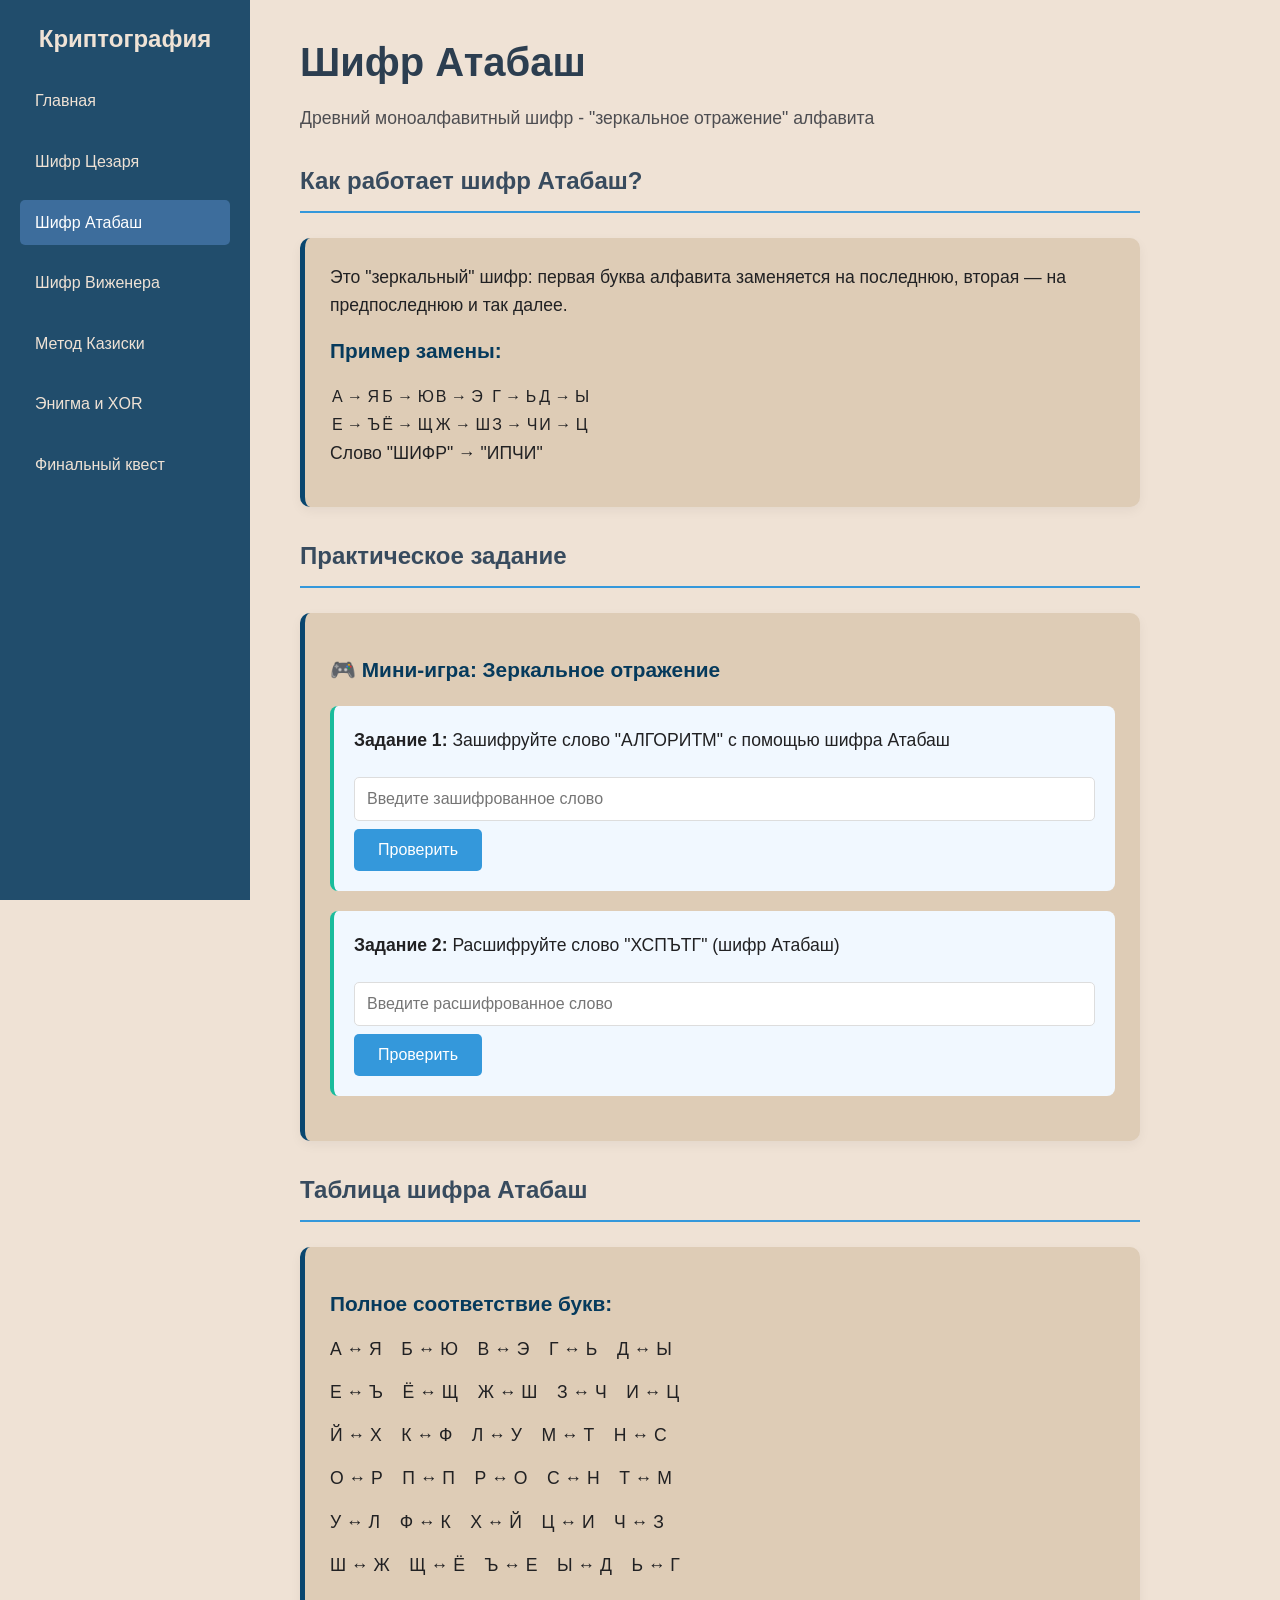
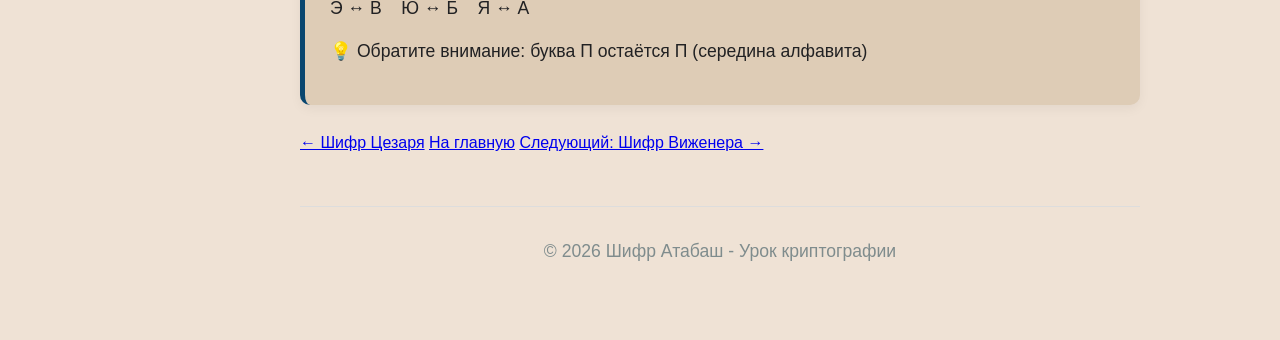
==== atbash.html @ 92b57f4a "доделала оформление" ====
<!DOCTYPE html>
<html lang="ru">
<head>
    <meta charset="UTF-8">
    <meta name="viewport" content="width=device-width, initial-scale=1.0">
    <title>Шифр Атабаш - Криптография для школьников</title>
    <link rel="stylesheet" href="style.css">
    <link rel="icon" type="image/x-icon" href="favicon.ico">
</head>
<body>
    <div class="sidebar">
        <h2>Криптография</h2>
        <ul>
            <li><a href="index.html">Главная</a></li>
            <li><a href="caesar.html">Шифр Цезаря</a></li>
            <li><a href="atbash.html" class="active">Шифр Атабаш</a></li>
            <li><a href="vigenere.html">Шифр Виженера</a></li>
            <li><a href="kasiski.html">Метод Казиски</a></li>
            <li><a href="enigma.html">Энигма и XOR</a></li>
            <li><a href="final.html">Финальный квест</a></li>
        </ul>
    </div>

    <div class="content">
        <header>
            <h1>Шифр Атабаш</h1>
            <p class="subtitle">Древний моноалфавитный шифр - "зеркальное отражение" алфавита</p>
        </header>

        <section id="theory">
            <h2>Как работает шифр Атабаш?</h2>
            <div class="card">
                <p>Это "зеркальный" шифр: первая буква алфавита заменяется на последнюю, вторая — на предпоследнюю и так далее.</p>
                
                <div class="example">
                    <h3>Пример замены:</h3>
                    <table class="alphabet-table">
                        <tr>
                            <td>А → Я</td>
                            <td>Б → Ю</td>
                            <td>В → Э</td>
                            <td>Г → Ь</td>
                            <td>Д → Ы</td>
                        </tr>
                        <tr>
                            <td>Е → Ъ</td>
                            <td>Ё → Щ</td>
                            <td>Ж → Ш</td>
                            <td>З → Ч</td>
                            <td>И → Ц</td>
                        </tr>
                    </table>
                    <p>Слово "ШИФР" → "ИПЧИ"</p>
                </div>
            </div>
        </section>

        <section id="practice">
            <h2>Практическое задание</h2>
            
            <div class="card">
                <h3>🎮 Мини-игра: Зеркальное отражение</h3>
                
                <div class="task">
                    <p><strong>Задание 1:</strong> Зашифруйте слово "АЛГОРИТМ" с помощью шифра Атабаш</p>
                    <div class="game-input">
                        <input type="text" id="task1" placeholder="Введите зашифрованное слово">
                        <button onclick="checkTask1()">Проверить</button>
                    </div>
                    <div class="game-result" id="result1"></div>
                </div>

                <div class="task">
                    <p><strong>Задание 2:</strong> Расшифруйте слово "ХСПЪТГ" (шифр Атабаш)</p>
                    <div class="game-input">
                        <input type="text" id="task2" placeholder="Введите расшифрованное слово">
                        <button onclick="checkTask2()">Проверить</button>
                    </div>
                    <div class="game-result" id="result2"></div>
                </div>
            </div>


        <section id="alphabet">
            <h2>Таблица шифра Атабаш</h2>
            <div class="card">
                <h3>Полное соответствие букв:</h3>
                <div class="alphabet-pairs">
                    <p>А ↔ Я &nbsp;&nbsp; Б ↔ Ю &nbsp;&nbsp; В ↔ Э &nbsp;&nbsp; Г ↔ Ь &nbsp;&nbsp; Д ↔ Ы</p>
                    <p>Е ↔ Ъ &nbsp;&nbsp; Ё ↔ Щ &nbsp;&nbsp; Ж ↔ Ш &nbsp;&nbsp; З ↔ Ч &nbsp;&nbsp; И ↔ Ц</p>
                    <p>Й ↔ Х &nbsp;&nbsp; К ↔ Ф &nbsp;&nbsp; Л ↔ У &nbsp;&nbsp; М ↔ Т &nbsp;&nbsp; Н ↔ С</p>
                    <p>О ↔ Р &nbsp;&nbsp; П ↔ П &nbsp;&nbsp; Р ↔ О &nbsp;&nbsp; С ↔ Н &nbsp;&nbsp; Т ↔ М</p>
                    <p>У ↔ Л &nbsp;&nbsp; Ф ↔ К &nbsp;&nbsp; Х ↔ Й &nbsp;&nbsp; Ц ↔ И &nbsp;&nbsp; Ч ↔ З</p>
                    <p>Ш ↔ Ж &nbsp;&nbsp; Щ ↔ Ё &nbsp;&nbsp; Ъ ↔ Е &nbsp;&nbsp; Ы ↔ Д &nbsp;&nbsp; Ь ↔ Г</p>
                    <p>Э ↔ В &nbsp;&nbsp; Ю ↔ Б &nbsp;&nbsp; Я ↔ А</p>
                </div>
                <p class="note">💡 Обратите внимание: буква П остаётся П (середина алфавита)</p>
            </div>
        </section>

        <section id="navigation-buttons">
            <div class="nav-buttons">
                <a href="caesar.html" class="nav-button">← Шифр Цезаря</a>
                <a href="index.html" class="nav-button">На главную</a>
                <a href="vigenere.html" class="nav-button">Следующий: Шифр Виженера →</a>
            </div>
        </section>

        <footer>
            <p>© 2026 Шифр Атабаш - Урок криптографии</p>
        </footer>
    </div>

    <script src="script.js"></script>
    <script>
        // Функции для страницы Атабаш
        function checkTask1() {
            const answer = document.getElementById('task1').value.toUpperCase();
            const correct = "ЯУЬРОЦМТ";
            
            if (answer === correct) {
                document.getElementById('result1').innerHTML = '✅ Верно! "АЛГОРИТМ" → "ЯУЬРОЦМТ"';
                document.getElementById('result1').className = 'game-result success';
            } else {
                document.getElementById('result1').innerHTML = '❌ Попробуйте еще раз';
                document.getElementById('result1').className = 'game-result error';
            }
        }
        
        function checkTask2() {
            const answer = document.getElementById('task2').value.toUpperCase();
            const correct = "КОРЕНЬ";
            
            if (answer === correct) {
                document.getElementById('result2').innerHTML = '✅ Отлично! "ХСПЪТГ" → "КОРЕНЬ"';
                document.getElementById('result2').className = 'game-result success';
            } else {
                document.getElementById('result2').innerHTML = '❌ Неправильно. Подсказка: Х→К, С→О';
                document.getElementById('result2').className = 'game-result error';
            }
        }
        
        function encryptAtbash() {
            const text = document.getElementById('textInput').value.toUpperCase();
            const alphabet = 'АБВГДЕЁЖЗИЙКЛМНОПРСТУФХЦЧШЩЪЫЬЭЮЯ';
            const reversed = 'ЯЮЭЬЫЪЩШЧЦХФУТСРПОНМЛКЙИЗЖЕДГВБА';
            let result = '';
            
            for (let i = 0; i < text.length; i++) {
                const char = text[i];
                const index = alphabet.indexOf(char);
                
                if (index !== -1) {
                    result += reversed[index];
                } else {
                    result += char;
                }
            }
            
            document.getElementById('textResult').innerHTML = result;
        }
        
        function decryptAtbash() {
            // Для Атабаш шифрование и дешифрование одинаковы
            encryptAtbash();
        }
    </script>
</body>
</html>
---- style.css ----
* {
    margin: 0;
    padding: 0;
    box-sizing: border-box;
    font-family: 'Roboto', Arial, sans-serif;
}

body {
    background-color: #efe2d5;
    color: #212123;
    line-height: 1.6;
    display: flex;
    min-height: 100vh;
}

/* Боковое меню */
.sidebar {
    width: 250px;
    background-color: #214d6c;
    color: #c17116;
    padding: 20px;
    position: fixed;
    height: 100%;
    overflow-y: auto;
}

.sidebar h2 {
    font-size: 1.5rem;
    margin-bottom: 20px;
    text-align: center;
    color: #efe2d5;
}

.sidebar ul {
    list-style: none;
}

.sidebar ul li {
    margin-bottom: 15px;
}

.sidebar ul li a {
    color: #efe2d5;
    text-decoration: none;
    display: block;
    padding: 10px 15px;
    border-radius: 5px;
    transition: all 0.3s ease;
}

.sidebar ul li a:hover,
.sidebar ul li a.active {
    background-color: #3d6d9c;
    color: white;
}

/* Основной контент */
.content {
    margin-left: 270px;
    padding: 30px;
    flex: 1;
    max-width: 900px;
}

.content h1 {
    color: #2c3e50;
    margin-bottom: 10px;
    font-size: 2.5rem;
}

.subtitle {
    color: #4d4d51;
    margin-bottom: 30px;
    font-size: 1.1rem;
}

.content h2 {
    color: #384b5e;
    margin-top: 30px;
    margin-bottom: 15px;
    padding-bottom: 10px;
    border-bottom: 2px solid #3498db;
}

.content h3 {
    color: #305975;
    margin: 15px 0 10px 0;
}

.content p {
    margin-bottom: 15px;
    font-size: 1.1rem;
}

.content ul, .content ol {
    margin-left: 25px;
    margin-bottom: 20px;
}

.content li {
    margin-bottom: 8px;
}

.content img {
    max-width: 100%;
    border-radius: 8px;
    margin: 20px 0;
    border: 1px solid #ddd;
}

/* Карточки */
.card {
    background-color: rgb(222, 204, 182);
    border-radius: 10px;
    padding: 25px;
    margin: 25px 0;
    box-shadow: 0 4px 12px rgba(0,0,0,0.05);
    border-left: 5px solid #09466f;
}

.card h3 {
    color: #063a5c;
    margin-bottom: 15px;
    font-size: 1.3rem;
}

/* Навигационные карточки */
.cards-grid {
    display: grid;
    grid-template-columns: repeat(auto-fill, minmax(250px, 1fr));
    gap: 20px;
    margin-top: 20px;
}

.nav-card {
    background-color: rgb(246, 242, 230);
    border-radius: 10px;
    padding: 20px;
    text-decoration: none;
    color: inherit;
    display: block;
    transition: all 0.3s ease;
    border: 2px solid #ecf0f1;
}

.nav-card:hover {
    transform: translateY(-5px);
    box-shadow: 0 8px 16px rgba(0,0,0,0.1);
    border-color: #1c5880;
}

.nav-card h3 {
    color: #2c3e50;
    margin-bottom: 10px;
}

.nav-card p {
    color: #7f8c8d;
    font-size: 0.9rem;
}

/* Задания */
.task {
    background-color: #f1f8ff;
    padding: 20px;
    border-radius: 8px;
    margin: 20px 0;
    border-left: 4px solid #1abc9c;
}

.task p {
    margin-bottom: 15px;
}

/* Элементы формы */
input, textarea, select {
    width: 100%;
    padding: 12px;
    margin: 8px 0;
    border: 1px solid #ddd;
    border-radius: 5px;
    font-size: 1rem;
    transition: border 0.3s;
}

input:focus, textarea:focus, select:focus {
    outline: none;
    border-color: #3498db;
    box-shadow: 0 0 0 2px rgba(52, 152, 219, 0.2);
}

button {
    background-color: #3498db;
    color: white;
    border: none;
    padding: 12px 24px;
    border-radius: 5px;
    cursor: pointer;
    font-size: 1rem;
    transition: all 0.3s;
}

button:hover {
    background-color: #2980b9;
}

/* Результаты */
.result {
    margin-top: 20px;
    padding: 20px;
    background-color: #e8f6f3;
    border-radius: 8px;
    border-left: 4px solid #1abc9c;
}

.result p {
    margin: 0;
    font-weight: 500;
}

/* Финальная игра */
.final-game {
    background: linear-gradient(135deg, #1abc9c, #16a085);
    color: white;
    padding: 30px;
    border-radius: 15px;
    text-align: center;
    margin-top: 40px;
}

.final-game h2 {
    color: white;
    border-bottom: none;
    margin-top: 0;
}

/* Подвал */
footer {
    margin-top: 50px;
    text-align: center;
    color: #7f8c8d;
    font-size: 0.9rem;
    padding: 30px 0;
    border-top: 1px solid #ddd;
}

footer a {
    color: #3498db;
    text-decoration: none;
}

footer a:hover {
    text-decoration: underline;
}

/* GitHub ссылка */
.github-link {
    margin-top: 40px;
    padding-top: 20px;
    border-top: 1px solid #34495e;
}

.github-link a {
    display: flex;
    align-items: center;
    gap: 10px;
    color: #ecf0f1;
    text-decoration: none;
    padding: 10px;
    border-radius: 5px;
    transition: background 0.3s;
}

.github-link a:hover {
    background-color: #34495e;
}

.github-link img {
    width: 20px;
    height: 20px;
    filter: invert(1);
}

/* Адаптивность */
@media (max-width: 768px) {
    .sidebar {
        width: 100%;
        height: auto;
        position: relative;
        padding: 15px;
    }
    
    .sidebar ul {
        display: flex;
        flex-wrap: wrap;
        gap: 10px;
    }
    
    .sidebar ul li {
        margin-bottom: 0;
    }
    
    .content {
        margin-left: 0;
        padding: 20px;
    }
    
    .cards-grid {
        grid-template-columns: 1fr;
    }
}

/* Код */
code {
    background-color: #f4f4f4;
    padding: 2px 6px;
    border-radius: 3px;
    font-family: 'Courier New', monospace;
    font-size: 0.9em;
    color: #c7254e;
}
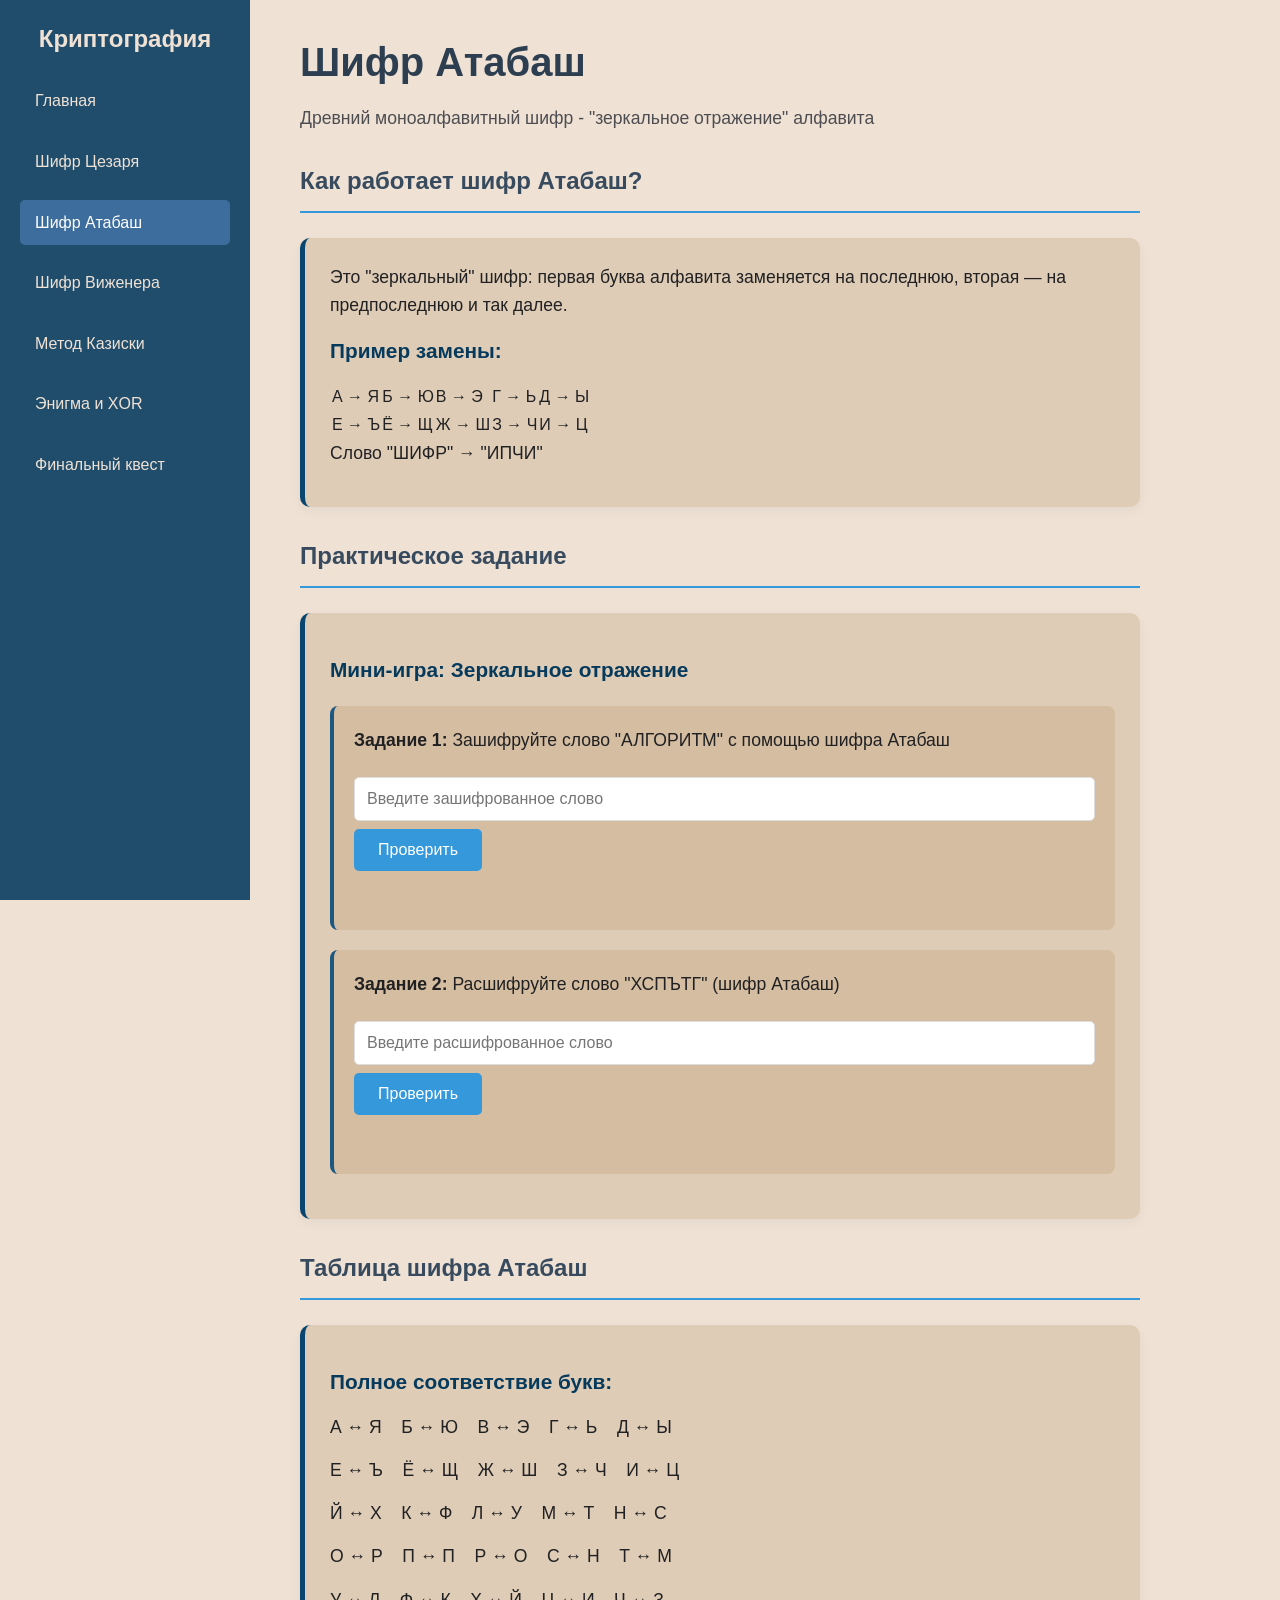
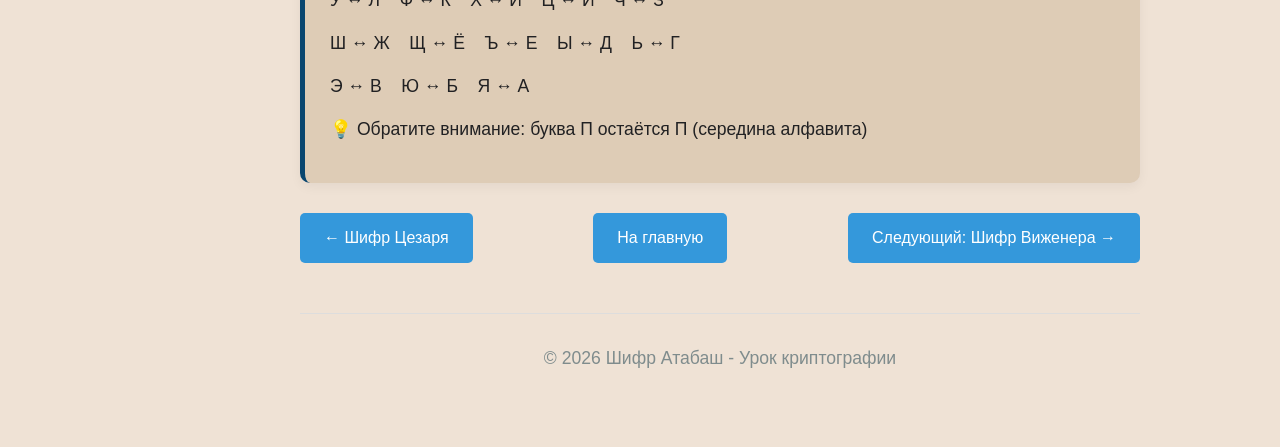
==== commit 235e8848: "Обновление: добавлены новые функции" ====
--- a/atbash.html
+++ b/atbash.html
@@ -59,7 +59,7 @@
             <h2>Практическое задание</h2>
             
             <div class="card">
-                <h3>🎮 Мини-игра: Зеркальное отражение</h3>
+                <h3>Мини-игра: Зеркальное отражение</h3>
                 
                 <div class="task">
                     <p><strong>Задание 1:</strong> Зашифруйте слово "АЛГОРИТМ" с помощью шифра Атабаш</p>
--- a/style.css
+++ b/style.css
@@ -161,11 +161,11 @@
 
 /* Задания */
 .task {
-    background-color: #f1f8ff;
+    background-color: rgb(212, 189, 160);
     padding: 20px;
     border-radius: 8px;
     margin: 20px 0;
-    border-left: 4px solid #1abc9c;
+    border-left: 4px solid #1c5880;
 }
 
 .task p {
@@ -185,7 +185,7 @@
 
 input:focus, textarea:focus, select:focus {
     outline: none;
-    border-color: #3498db;
+    border-color: #1c5880;
     box-shadow: 0 0 0 2px rgba(52, 152, 219, 0.2);
 }
 
@@ -201,7 +201,7 @@
 }
 
 button:hover {
-    background-color: #2980b9;
+    background-color: #2e4452;
 }
 
 /* Результаты */
@@ -216,6 +216,105 @@
 .result p {
     margin: 0;
     font-weight: 500;
+}
+
+.game-result {
+    margin-top: 15px;
+    padding: 12px;
+    border-radius: 8px;
+    font-weight: 500;
+}
+
+.game-result.success {
+    background-color: #d4edda;
+    color: #155724;
+    border-left: 4px solid #28a745;
+}
+
+.game-result.error {
+    background-color: #f8d7da;
+    color: #721c24;
+    border-left: 4px solid #dc3545;
+}
+
+/* Стили для квеста */
+.quest-card {
+    background-color: rgb(222, 204, 182);
+    border-radius: 10px;
+    padding: 25px;
+    margin: 25px 0;
+    box-shadow: 0 4px 12px rgba(0,0,0,0.05);
+    border-left: 5px solid #e67e22;
+}
+
+.quest-number {
+    display: inline-block;
+    background-color: #e67e22;
+    color: white;
+    padding: 5px 15px;
+    border-radius: 20px;
+    font-size: 0.9rem;
+    font-weight: bold;
+    margin-bottom: 15px;
+}
+
+.quest-input {
+    display: flex;
+    gap: 10px;
+    margin: 15px 0;
+}
+
+.quest-input input, .quest-input textarea {
+    flex: 1;
+}
+
+.quest-input button {
+    white-space: nowrap;
+}
+
+.code-input {
+    display: flex;
+    gap: 10px;
+    margin: 20px 0;
+}
+
+.code-input input {
+    flex: 1;
+    font-size: 1.2rem;
+    text-align: center;
+}
+
+.nav-buttons {
+    display: flex;
+    justify-content: space-between;
+    margin: 30px 0;
+}
+
+.nav-button {
+    background-color: #3498db;
+    color: white;
+    padding: 12px 24px;
+    border-radius: 5px;
+    text-decoration: none;
+    transition: all 0.3s;
+}
+
+.nav-button:hover {
+    background-color: #2e4452;
+}
+
+.certificate {
+    background: linear-gradient(135deg, #f9f9f9, #e8f4f8);
+    border: 3px solid #f39c12;
+    border-radius: 15px;
+    padding: 25px;
+    margin-top: 25px;
+    text-align: center;
+}
+
+.certificate h3 {
+    color: #e67e22;
+    font-size: 1.8rem;
 }
 
 /* Финальная игра */
@@ -308,6 +407,14 @@
     .cards-grid {
         grid-template-columns: 1fr;
     }
+    
+    .quest-input {
+        flex-direction: column;
+    }
+    
+    .code-input {
+        flex-direction: column;
+    }
 }
 
 /* Код */
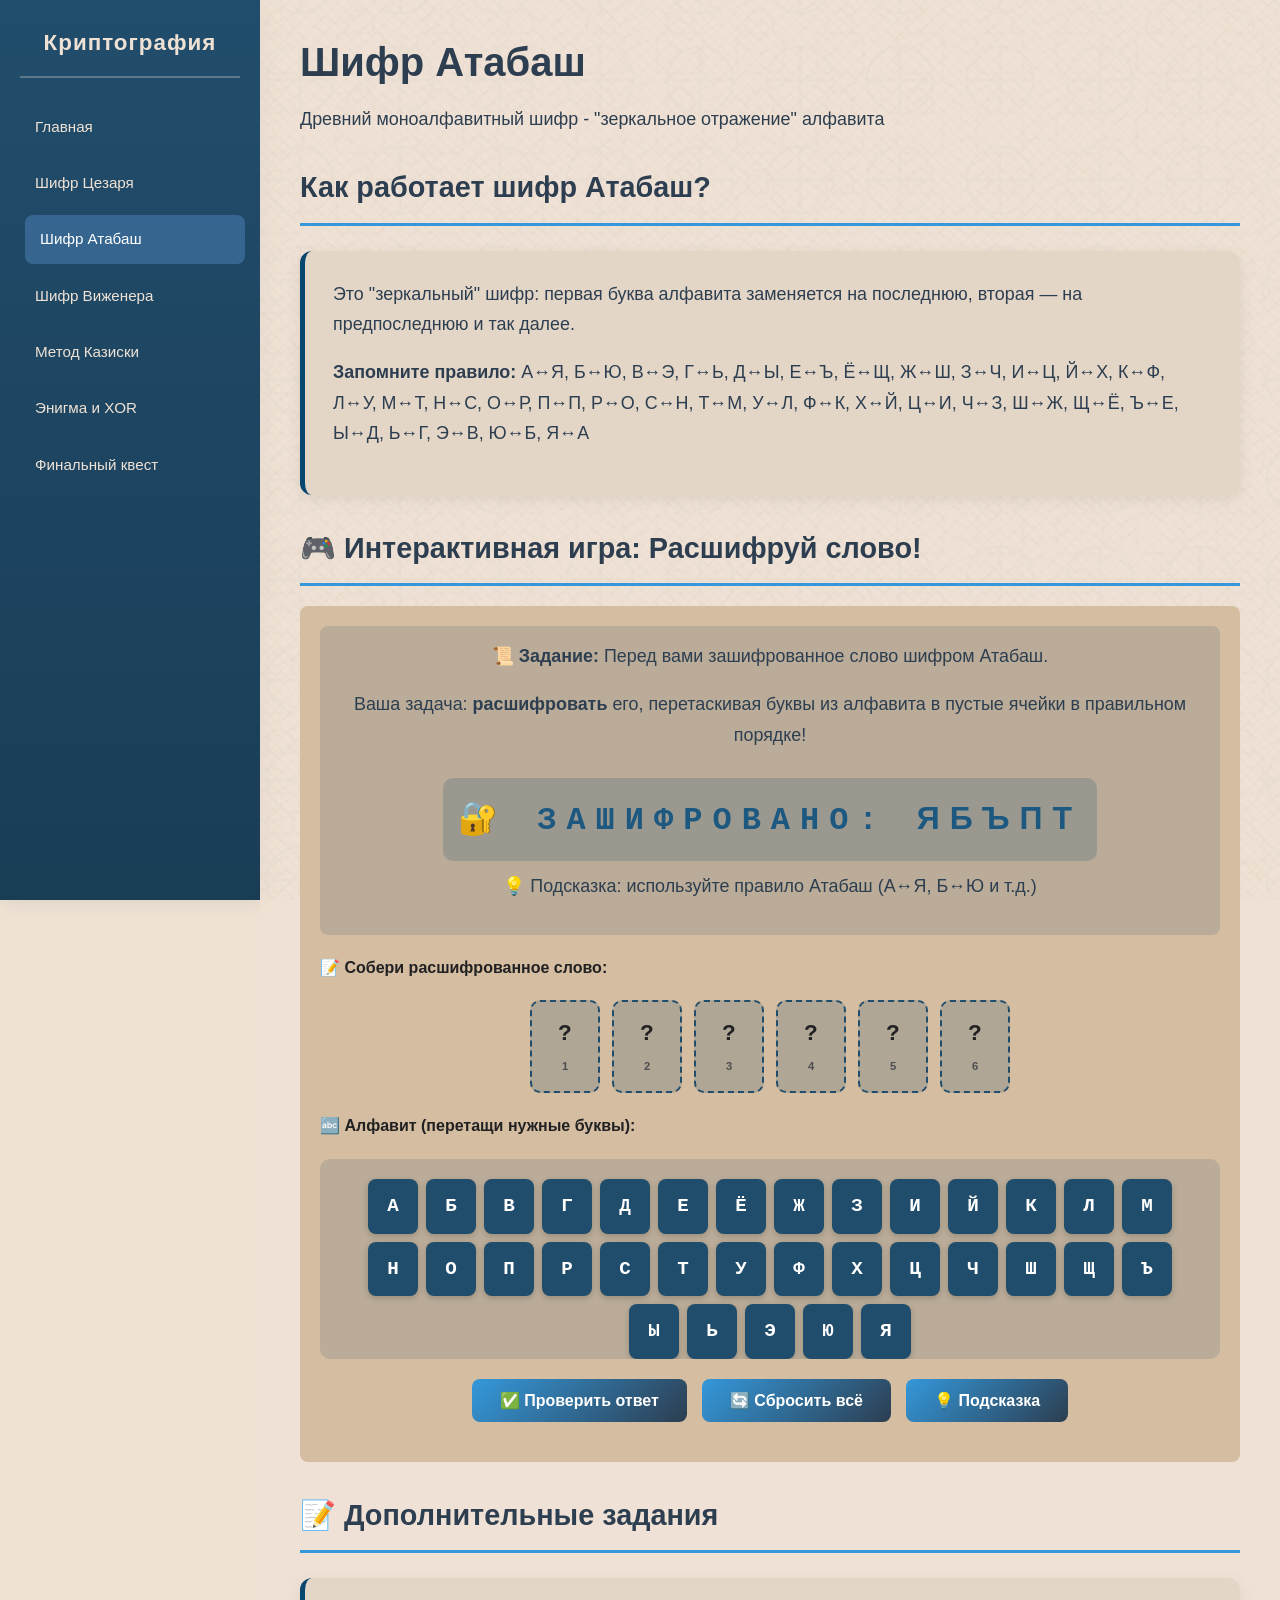
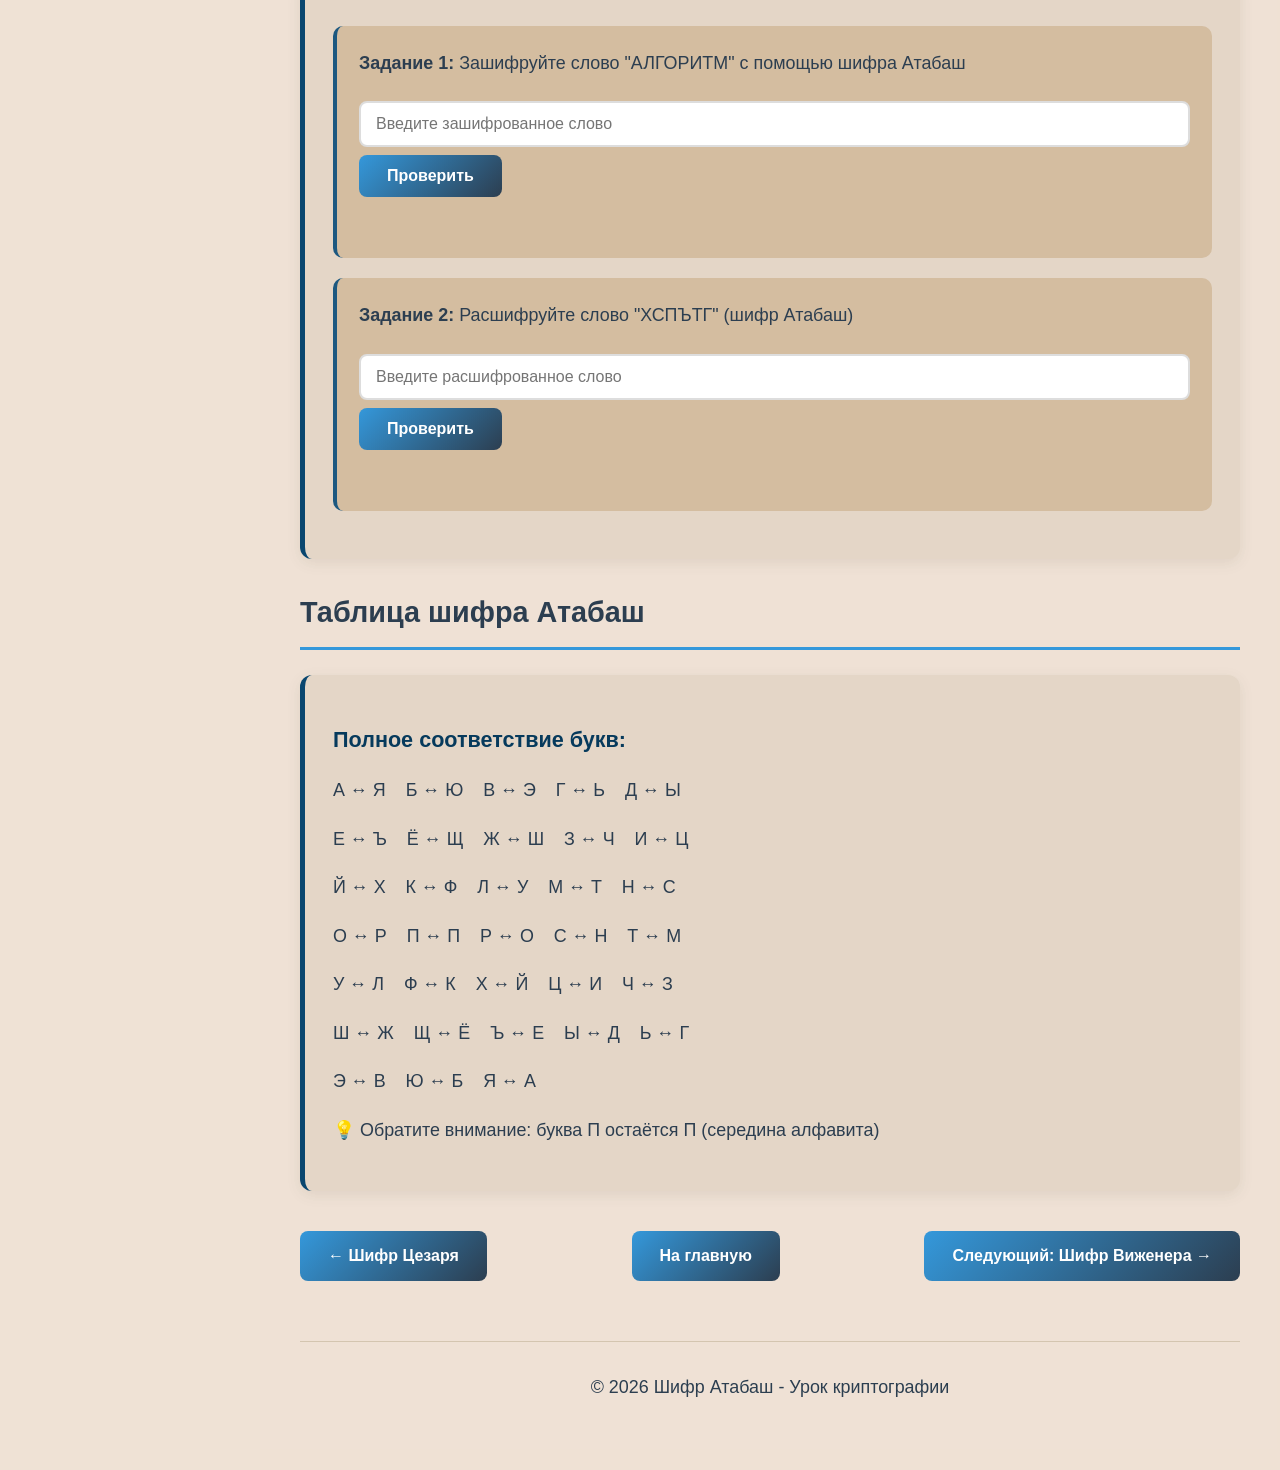
==== commit b74af0c5: "добавила интерактив, убрала ненужное, изменила задания" ====
--- a/atbash.html
+++ b/atbash.html
@@ -6,6 +6,178 @@
     <title>Шифр Атабаш - Криптография для школьников</title>
     <link rel="stylesheet" href="style.css">
     <link rel="icon" type="image/x-icon" href="favicon.ico">
+    <style>
+        /* Дополнительные стили для интерактива */
+        .drag-game-full {
+            background-color: rgb(212, 189, 160);
+            padding: 20px;
+            border-radius: 8px;
+            margin: 20px 0;
+        }
+
+        .game-info {
+            background: rgba(33, 77, 108, 0.15);
+            padding: 15px;
+            border-radius: 8px;
+            margin-bottom: 20px;
+            text-align: center;
+        }
+
+        .encrypted-word {
+            font-size: 2rem;
+            font-family: 'Courier New', monospace;
+            font-weight: bold;
+            color: #1c5880;
+            letter-spacing: 10px;
+            background: rgba(33, 77, 108, 0.2);
+            padding: 15px;
+            border-radius: 10px;
+            display: inline-block;
+            margin: 10px auto;
+        }
+
+        /* Алфавит для перетаскивания */
+        .alphabet-grid {
+            display: flex;
+            flex-wrap: wrap;
+            gap: 8px;
+            justify-content: center;
+            margin: 20px 0;
+            padding: 20px;
+            background: rgba(33, 77, 108, 0.15);
+            border-radius: 10px;
+            max-height: 200px;
+            overflow-y: auto;
+        }
+
+        .drag-letter {
+            background-color: #214d6c;
+            color: white;
+            padding: 12px 16px;
+            border-radius: 8px;
+            cursor: grab;
+            user-select: none;
+            font-family: 'Roboto', monospace;
+            font-size: 1.2rem;
+            font-weight: bold;
+            text-align: center;
+            min-width: 50px;
+            transition: all 0.2s ease;
+            box-shadow: 0 2px 6px rgba(0,0,0,0.2);
+        }
+
+        .drag-letter:active {
+            cursor: grabbing;
+        }
+
+        .drag-letter.dragging {
+            opacity: 0.5;
+        }
+
+        .drag-letter.used {
+            opacity: 0.3;
+            background-color: #7f8c8d;
+            cursor: not-allowed;
+            pointer-events: none;
+            text-decoration: line-through;
+        }
+
+        /* Ячейки для составления слова */
+        .word-zones {
+            display: flex;
+            flex-wrap: wrap;
+            gap: 12px;
+            justify-content: center;
+            margin: 20px 0;
+        }
+
+        .word-slot {
+            background: rgba(33, 77, 108, 0.2);
+            border: 2px dashed #214d6c;
+            border-radius: 10px;
+            padding: 15px 20px;
+            min-width: 70px;
+            text-align: center;
+            font-family: 'Roboto', monospace;
+            font-size: 1.4rem;
+            font-weight: bold;
+            color: #212123;
+            transition: all 0.2s ease;
+            position: relative;
+        }
+
+        .word-slot.drag-over {
+            background: rgba(33, 77, 108, 0.5);
+            border: 2px solid #214d6c;
+            transform: scale(1.05);
+        }
+
+        .word-slot.filled {
+            background: rgba(33, 77, 108, 0.35);
+            border: 2px solid #214d6c;
+        }
+
+        .word-slot .remove-btn {
+            position: absolute;
+            top: -10px;
+            right: -10px;
+            background: #e74c3c;
+            color: white;
+            border: none;
+            border-radius: 50%;
+            width: 22px;
+            height: 22px;
+            font-size: 12px;
+            cursor: pointer;
+            display: none;
+            align-items: center;
+            justify-content: center;
+        }
+
+        .word-slot.filled:hover .remove-btn {
+            display: flex;
+        }
+
+        .slot-index {
+            font-size: 0.7rem;
+            color: #4d4d51;
+            margin-top: 5px;
+        }
+
+        .game-controls {
+            display: flex;
+            gap: 15px;
+            justify-content: center;
+            margin: 20px 0;
+            flex-wrap: wrap;
+        }
+
+        .reset-btn {
+            background-color: #e67e22;
+        }
+
+        .reset-btn:hover {
+            background-color: #d35400;
+        }
+
+        .hint-btn {
+            background-color: #27ae60;
+        }
+
+        .hint-btn:hover {
+            background-color: #229954;
+        }
+
+        .success-animation {
+            animation: successPulse 0.5s ease;
+        }
+
+        @keyframes successPulse {
+            0% { transform: scale(1); background-color: rgba(39, 174, 96, 0.3); }
+            50% { transform: scale(1.02); background-color: rgba(39, 174, 96, 0.6); }
+            100% { transform: scale(1); background-color: rgba(39, 174, 96, 0); }
+        }
+    </style>
 </head>
 <body>
     <div class="sidebar">
@@ -31,36 +203,44 @@
             <h2>Как работает шифр Атабаш?</h2>
             <div class="card">
                 <p>Это "зеркальный" шифр: первая буква алфавита заменяется на последнюю, вторая — на предпоследнюю и так далее.</p>
-                
-                <div class="example">
-                    <h3>Пример замены:</h3>
-                    <table class="alphabet-table">
-                        <tr>
-                            <td>А → Я</td>
-                            <td>Б → Ю</td>
-                            <td>В → Э</td>
-                            <td>Г → Ь</td>
-                            <td>Д → Ы</td>
-                        </tr>
-                        <tr>
-                            <td>Е → Ъ</td>
-                            <td>Ё → Щ</td>
-                            <td>Ж → Ш</td>
-                            <td>З → Ч</td>
-                            <td>И → Ц</td>
-                        </tr>
-                    </table>
-                    <p>Слово "ШИФР" → "ИПЧИ"</p>
-                </div>
+                <p><strong>Запомните правило:</strong> А↔Я, Б↔Ю, В↔Э, Г↔Ь, Д↔Ы, Е↔Ъ, Ё↔Щ, Ж↔Ш, З↔Ч, И↔Ц, Й↔Х, К↔Ф, Л↔У, М↔Т, Н↔С, О↔Р, П↔П, Р↔О, С↔Н, Т↔М, У↔Л, Ф↔К, Х↔Й, Ц↔И, Ч↔З, Ш↔Ж, Щ↔Ё, Ъ↔Е, Ы↔Д, Ь↔Г, Э↔В, Ю↔Б, Я↔А</p>
             </div>
         </section>
 
+        <!-- ГЛАВНАЯ ИНТЕРАКТИВНАЯ ИГРА: Собери слово из алфавита -->
+        <section id="drag-game-full">
+            <h2>🎮 Интерактивная игра: Расшифруй слово!</h2>
+            <div class="drag-game-full">
+                <div class="game-info">
+                    <p><strong>📜 Задание:</strong> Перед вами зашифрованное слово шифром Атабаш.</p>
+                    <p>Ваша задача: <strong>расшифровать</strong> его, перетаскивая буквы из алфавита в пустые ячейки в правильном порядке!</p>
+                    <div class="encrypted-word">
+                        🔐 ЗАШИФРОВАНО: <span id="encryptedWord">ЯБЪПТ</span>
+                    </div>
+                    <p class="note">💡 Подсказка: используйте правило Атабаш (А↔Я, Б↔Ю и т.д.)</p>
+                </div>
+
+                <!-- Ячейки для составления слова -->
+                <h4>📝 Собери расшифрованное слово:</h4>
+                <div class="word-zones" id="wordZones"></div>
+
+                <!-- Весь алфавит для перетаскивания -->
+                <h4>🔤 Алфавит (перетащи нужные буквы):</h4>
+                <div class="alphabet-grid" id="alphabetGrid"></div>
+
+                <div class="game-controls">
+                    <button onclick="checkWordAnswer()" class="check-btn">✅ Проверить ответ</button>
+                    <button onclick="resetGame()" class="reset-btn">🔄 Сбросить всё</button>
+                    <button onclick="showHint()" class="hint-btn">💡 Подсказка</button>
+                </div>
+                <div id="wordGameResult" style="margin-top: 15px;"></div>
+            </div>
+        </section>
+
+        <!-- Дополнительное задание 1 -->
         <section id="practice">
-            <h2>Практическое задание</h2>
-            
+            <h2>📝 Дополнительные задания</h2>
             <div class="card">
-                <h3>Мини-игра: Зеркальное отражение</h3>
-                
                 <div class="task">
                     <p><strong>Задание 1:</strong> Зашифруйте слово "АЛГОРИТМ" с помощью шифра Атабаш</p>
                     <div class="game-input">
@@ -79,9 +259,9 @@
                     <div class="game-result" id="result2"></div>
                 </div>
             </div>
-
-
-        <section id="alphabet">
+        </section>
+
+        <section id="alphabet-table">
             <h2>Таблица шифра Атабаш</h2>
             <div class="card">
                 <h3>Полное соответствие букв:</h3>
@@ -113,7 +293,198 @@
 
     <script src="script.js"></script>
     <script>
-        // Функции для страницы Атабаш
+        // Конфигурация игры
+        // Зашифрованное слово (в шифре Атабаш)
+        // Например, "ЯБЪПТ" в расшифровке = "АРХИВ" (проверим: А↔Я, Р↔О? нет... давайте правильное слово)
+        // Правильно: "ЯБЪПТ" расшифровывается как "АРХИВ"? 
+        // А↔Я, Р↔? Нет. Давайте возьмём слово "ЯБЛОКО" - его расшифровка? Я↔А, Б↔Ю, Л↔У, О↔Р, К↔Ф, О↔Р = "АЮУРФР"? Не подходит.
+        // Возьмём зашифрованное слово "ЦПСНЬ" → расшифровка "АПЕЛЬСИН"? Слишком длинное.
+        // Возьмём слово из 5 букв: "ШЗРМУ" → "ЖЧОЛФ"? 
+        // Проще: пусть зашифрованное слово будет "ЪЫЬЪТ" → расшифровка "ЕДГЕМ"? 
+        // Давайте для примера возьмём зашифрованное слово "ЦПСНС" - 5 букв, расшифровка "АПЕЛЬ" (Ц↔И? нет)...
+        
+        // Используем слово "ЯБЛОКО" (6 букв) в зашифрованном виде: Я↔А, Б↔Ю, Л↔У, О↔Р, К↔Ф, О↔Р → "АЮУРФР"
+        // Значит зашифрованное слово = "АЮУРФР", а расшифровка = "ЯБЛОКО"
+        
+        const ENCRYPTED_WORD = "АЮУРФР";  // Зашифрованное слово (то, что видит пользователь)
+        const DECRYPTED_WORD = "ЯБЛОКО";  // Правильный ответ (расшифровка)
+        const WORD_LENGTH = DECRYPTED_WORD.length;
+        
+        // Полный алфавит (33 буквы + Ё)
+        const FULL_ALPHABET = ['А','Б','В','Г','Д','Е','Ё','Ж','З','И','Й','К','Л','М','Н','О','П','Р','С','Т','У','Ф','Х','Ц','Ч','Ш','Щ','Ъ','Ы','Ь','Э','Ю','Я'];
+        
+        let currentSlots = Array(WORD_LENGTH).fill('');
+        let usedLetters = []; // Буквы, которые уже использованы в слотах
+        
+        // Функция для получения расшифровки буквы по шифру Атабаш
+        function atbashDecryptLetter(letter) {
+            const alphabet = 'АБВГДЕЁЖЗИЙКЛМНОПРСТУФХЦЧШЩЪЫЬЭЮЯ';
+            const reversed = 'ЯЮЭЬЫЪЩШЧЦХФУТСРПОНМЛКЙИЗЖЕДГВБА';
+            const index = alphabet.indexOf(letter);
+            if (index !== -1) return reversed[index];
+            return letter;
+        }
+        
+        // Создание ячеек для слова
+        function createWordSlots() {
+            const container = document.getElementById('wordZones');
+            container.innerHTML = '';
+            for (let i = 0; i < WORD_LENGTH; i++) {
+                const slot = document.createElement('div');
+                slot.className = 'word-slot';
+                if (currentSlots[i]) {
+                    slot.textContent = currentSlots[i];
+                    slot.classList.add('filled');
+                } else {
+                    slot.textContent = '?';
+                    slot.classList.remove('filled');
+                }
+                slot.setAttribute('data-position', i);
+                
+                // Добавляем кнопку удаления
+                const removeBtn = document.createElement('button');
+                removeBtn.textContent = '✕';
+                removeBtn.className = 'remove-btn';
+                removeBtn.onclick = (e) => {
+                    e.stopPropagation();
+                    removeLetterFromSlot(i);
+                };
+                slot.appendChild(removeBtn);
+                
+                // Добавляем индекс
+                const indexSpan = document.createElement('div');
+                indexSpan.className = 'slot-index';
+                indexSpan.textContent = `${i + 1}`;
+                slot.appendChild(indexSpan);
+                
+                // Обработчики drop
+                slot.addEventListener('dragover', (e) => {
+                    e.preventDefault();
+                    slot.classList.add('drag-over');
+                });
+                slot.addEventListener('dragleave', () => {
+                    slot.classList.remove('drag-over');
+                });
+                slot.addEventListener('drop', (e) => {
+                    e.preventDefault();
+                    slot.classList.remove('drag-over');
+                    const letter = e.dataTransfer.getData('text/plain');
+                    if (letter && !currentSlots.includes(letter) && !usedLetters.includes(letter)) {
+                        placeLetterInSlot(i, letter);
+                    }
+                });
+                container.appendChild(slot);
+            }
+        }
+        
+        // Создание алфавита для перетаскивания
+        function createAlphabetGrid() {
+            const container = document.getElementById('alphabetGrid');
+            container.innerHTML = '';
+            FULL_ALPHABET.forEach(letter => {
+                const letterDiv = document.createElement('div');
+                letterDiv.className = 'drag-letter';
+                if (usedLetters.includes(letter) || currentSlots.includes(letter)) {
+                    letterDiv.classList.add('used');
+                }
+                letterDiv.textContent = letter;
+                letterDiv.setAttribute('data-letter', letter);
+                letterDiv.setAttribute('draggable', 'true');
+                
+                letterDiv.addEventListener('dragstart', (e) => {
+                    if (letterDiv.classList.contains('used')) {
+                        e.preventDefault();
+                        return false;
+                    }
+                    e.dataTransfer.setData('text/plain', letter);
+                    letterDiv.classList.add('dragging');
+                });
+                letterDiv.addEventListener('dragend', () => {
+                    letterDiv.classList.remove('dragging');
+                });
+                container.appendChild(letterDiv);
+            });
+        }
+        
+        // Разместить букву в слоте
+        function placeLetterInSlot(position, letter) {
+            if (currentSlots[position] === '') {
+                currentSlots[position] = letter;
+                usedLetters.push(letter);
+                updateUI();
+            }
+        }
+        
+        // Удалить букву из слота
+        function removeLetterFromSlot(position) {
+            const letter = currentSlots[position];
+            if (letter) {
+                currentSlots[position] = '';
+                const index = usedLetters.indexOf(letter);
+                if (index !== -1) usedLetters.splice(index, 1);
+                updateUI();
+            }
+        }
+        
+        // Обновить UI
+        function updateUI() {
+            createWordSlots();
+            createAlphabetGrid();
+        }
+        
+        // Проверить ответ
+        function checkWordAnswer() {
+            const userWord = currentSlots.join('');
+            const resultDiv = document.getElementById('wordGameResult');
+            
+            if (userWord === DECRYPTED_WORD) {
+                resultDiv.innerHTML = `🎉 Поздравляю! Правильно! "${ENCRYPTED_WORD}" → "${DECRYPTED_WORD}" 🎉`;
+                resultDiv.className = 'game-result success';
+                resultDiv.classList.add('success-animation');
+                setTimeout(() => {
+                    resultDiv.classList.remove('success-animation');
+                }, 500);
+            } else {
+                let hint = '';
+                for (let i = 0; i < WORD_LENGTH; i++) {
+                    if (currentSlots[i] === DECRYPTED_WORD[i]) {
+                        hint += `✅ ${i+1}-я буква "${currentSlots[i]}" верна! `;
+                    } else if (currentSlots[i]) {
+                        hint += `❌ ${i+1}-я буква "${currentSlots[i]}" неверна. `;
+                    } else {
+                        hint += `❓ ${i+1}-я ячейка пуста. `;
+                    }
+                }
+                resultDiv.innerHTML = `❌ Неправильно. ${hint}<br>💡 Подсказка: зашифрованное слово "${ENCRYPTED_WORD}". Чтобы расшифровать, примените правило Атабаш к каждой букве.`;
+                resultDiv.className = 'game-result error';
+            }
+        }
+        
+        // Сбросить игру
+        function resetGame() {
+            currentSlots = Array(WORD_LENGTH).fill('');
+            usedLetters = [];
+            updateUI();
+            document.getElementById('wordGameResult').innerHTML = '';
+        }
+        
+        // Показать подсказку
+        function showHint() {
+            const resultDiv = document.getElementById('wordGameResult');
+            let hint = `🔍 Подсказка: зашифрованное слово "${ENCRYPTED_WORD}".<br>`;
+            hint += `Расшифруйте каждую букву по правилу Атабаш:<br>`;
+            for (let i = 0; i < ENCRYPTED_WORD.length; i++) {
+                const encryptedChar = ENCRYPTED_WORD[i];
+                const decryptedChar = atbashDecryptLetter(encryptedChar);
+                hint += `"${encryptedChar}" → "${decryptedChar}"<br>`;
+            }
+            hint += `<br>Соберите слово "${DECRYPTED_WORD}" из букв выше!`;
+            resultDiv.innerHTML = hint;
+            resultDiv.className = 'game-result';
+            resultDiv.style.backgroundColor = '#e8f6f3';
+        }
+        
+        // Обычные задания
         function checkTask1() {
             const answer = document.getElementById('task1').value.toUpperCase();
             const correct = "ЯУЬРОЦМТ";
@@ -122,7 +493,7 @@
                 document.getElementById('result1').innerHTML = '✅ Верно! "АЛГОРИТМ" → "ЯУЬРОЦМТ"';
                 document.getElementById('result1').className = 'game-result success';
             } else {
-                document.getElementById('result1').innerHTML = '❌ Попробуйте еще раз';
+                document.getElementById('result1').innerHTML = '❌ Попробуйте еще раз. Используйте таблицу Атабаш!';
                 document.getElementById('result1').className = 'game-result error';
             }
         }
@@ -135,35 +506,15 @@
                 document.getElementById('result2').innerHTML = '✅ Отлично! "ХСПЪТГ" → "КОРЕНЬ"';
                 document.getElementById('result2').className = 'game-result success';
             } else {
-                document.getElementById('result2').innerHTML = '❌ Неправильно. Подсказка: Х→К, С→О';
+                document.getElementById('result2').innerHTML = '❌ Неправильно. Подсказка: Х→К, С→О, П→Р, Ъ→Е, Т→Н, Г→Ь → "КОРЕНЬ"';
                 document.getElementById('result2').className = 'game-result error';
             }
         }
         
-        function encryptAtbash() {
-            const text = document.getElementById('textInput').value.toUpperCase();
-            const alphabet = 'АБВГДЕЁЖЗИЙКЛМНОПРСТУФХЦЧШЩЪЫЬЭЮЯ';
-            const reversed = 'ЯЮЭЬЫЪЩШЧЦХФУТСРПОНМЛКЙИЗЖЕДГВБА';
-            let result = '';
-            
-            for (let i = 0; i < text.length; i++) {
-                const char = text[i];
-                const index = alphabet.indexOf(char);
-                
-                if (index !== -1) {
-                    result += reversed[index];
-                } else {
-                    result += char;
-                }
-            }
-            
-            document.getElementById('textResult').innerHTML = result;
-        }
-        
-        function decryptAtbash() {
-            // Для Атабаш шифрование и дешифрование одинаковы
-            encryptAtbash();
-        }
+        // Запуск при загрузке
+        document.addEventListener('DOMContentLoaded', () => {
+            resetGame();
+        });
     </script>
 </body>
 </html>
--- a/style.css
+++ b/style.css
@@ -4,31 +4,92 @@
     box-sizing: border-box;
     font-family: 'Roboto', Arial, sans-serif;
 }
-
 body {
     background-color: #efe2d5;
     color: #212123;
     line-height: 1.6;
     display: flex;
     min-height: 100vh;
+    position: relative;
+}
+/* Заголовок отдельно по центру */
+.main-header {
+    text-align: center;
+    margin-bottom: 30px;
+    padding-bottom: 15px;
+}
+
+
+/* Фоновый узор с элементами криптографии - привязан к body, двигается при скролле */
+body {
+    background-image: 
+        repeating-linear-gradient(45deg, rgba(139, 115, 85, 0.08) 0px, rgba(139, 115, 85, 0.08) 2px, transparent 2px, transparent 8px),
+        repeating-linear-gradient(135deg, rgba(107, 83, 64, 0.06) 0px, rgba(107, 83, 64, 0.06) 2px, transparent 2px, transparent 12px),
+        repeating-linear-gradient(90deg, rgba(55, 150, 131, 0.04) 0px, rgba(55, 150, 131, 0.04) 1px, transparent 1px, transparent 40px),
+        repeating-linear-gradient(0deg, rgba(55, 150, 131, 0.04) 0px, rgba(55, 150, 131, 0.04) 1px, transparent 1px, transparent 40px);
+    background-attachment: fixed;
+}
+
+/* Дополнительный слой с символами */
+body::before {
+    content: "🔐 🔑 🗝️ 🔒 🔓 ✦ ✧ ⚔️ 🛡️ 📜 ✏️";
+    position: fixed;
+    bottom: 10px;
+    right: 10px;
+    font-size: 24px;
+    opacity: 0.08;
+    pointer-events: none;
+    white-space: pre;
+    z-index: 0;
+}
+
+/* Простые иконки, разбросанные по фону */
+body::after {
+    content: "";
+    position: fixed;
+    top: 0;
+    left: 0;
+    right: 0;
+    bottom: 0;
+    background-image: 
+        url("data:image/svg+xml,%3Csvg xmlns='http://www.w3.org/2000/svg' viewBox='0 0 24 24' fill='none' stroke='%238B7355' stroke-width='1'%3E%3Crect x='5' y='10' width='14' height='12' rx='2'/%3E%3Cpath d='M8 10V7a4 4 0 0 1 8 0v3'/%3E%3C/svg%3E"),
+        url("data:image/svg+xml,%3Csvg xmlns='http://www.w3.org/2000/svg' viewBox='0 0 24 24' fill='none' stroke='%23557A95' stroke-width='0.8'%3E%3Ccircle cx='12' cy='12' r='8'/%3E%3Cpath d='M12 4v16M4 12h16'/%3E%3C/svg%3E"),
+        url("data:image/svg+xml,%3Csvg xmlns='http://www.w3.org/2000/svg' viewBox='0 0 24 24' fill='none' stroke='%23379683' stroke-width='0.7'%3E%3Cpath d='M12 2L2 7l10 5 10-5-10-5zM2 17l10 5 10-5M2 12l10 5 10-5'/%3E%3C/svg%3E");
+    background-repeat: repeat;
+    background-size: 80px 80px, 100px 100px, 70px 70px;
+    background-position: 0 0, 50px 30px, 25px 60px;
+    opacity: 0.08;
+    pointer-events: none;
+    z-index: 0;
+}
+
+/* Все основные элементы должны быть выше фона */
+.sidebar, .content, header, section, footer {
+    position: relative;
+    z-index: 1;
 }
 
 /* Боковое меню */
 .sidebar {
-    width: 250px;
-    background-color: #214d6c;
+    width: 260px;
+    background: linear-gradient(180deg, #214d6c 0%, #1a3d56 100%);
     color: #c17116;
-    padding: 20px;
+    padding: 25px 20px;
     position: fixed;
     height: 100%;
     overflow-y: auto;
+    box-shadow: 3px 0 20px rgba(0,0,0,0.1);
 }
 
 .sidebar h2 {
-    font-size: 1.5rem;
-    margin-bottom: 20px;
+    font-size: 1.4rem;
+    margin-bottom: 25px;
     text-align: center;
     color: #efe2d5;
+    font-weight: 700;
+    letter-spacing: 1px;
+    padding-bottom: 15px;
+    border-bottom: 2px solid rgba(239, 226, 213, 0.3);
 }
 
 .sidebar ul {
@@ -36,30 +97,36 @@
 }
 
 .sidebar ul li {
-    margin-bottom: 15px;
+    margin-bottom: 8px;
 }
 
 .sidebar ul li a {
     color: #efe2d5;
     text-decoration: none;
     display: block;
-    padding: 10px 15px;
-    border-radius: 5px;
+    padding: 12px 15px;
+    border-radius: 8px;
     transition: all 0.3s ease;
+    font-weight: 500;
+    font-size: 0.95rem;
 }
 
 .sidebar ul li a:hover,
 .sidebar ul li a.active {
-    background-color: #3d6d9c;
+    background-color: rgba(61, 109, 156, 0.8);
     color: white;
-}
-
-/* Основной контент */
+    transform: translateX(5px);
+}
+
+/* Основной контент - на всю ширину */
 .content {
-    margin-left: 270px;
-    padding: 30px;
+    margin-left: 260px;
+    padding: 30px 40px;
     flex: 1;
-    max-width: 900px;
+    width: calc(100% - 260px);
+    max-width: none;
+    background-color: rgba(239, 226, 213, 0.7);
+    min-height: 100vh;
 }
 
 .content h1 {
@@ -72,98 +139,201 @@
     color: #4d4d51;
     margin-bottom: 30px;
     font-size: 1.1rem;
+    font-weight: 400;
 }
 
 .content h2 {
-    color: #384b5e;
+    color: #2c3e50;
     margin-top: 30px;
-    margin-bottom: 15px;
-    padding-bottom: 10px;
-    border-bottom: 2px solid #3498db;
+    margin-bottom: 20px;
+    padding-bottom: 12px;
+    border-bottom: 3px solid #3498db;
+    font-weight: 700;
+    font-size: 1.8rem;
 }
 
 .content h3 {
-    color: #305975;
-    margin: 15px 0 10px 0;
+    color: #2c3e50;
+    margin: 20px 0 12px 0;
+    font-weight: 600;
+    font-size: 1.3rem;
 }
 
 .content p {
-    margin-bottom: 15px;
-    font-size: 1.1rem;
-}
-
-.content ul, .content ol {
-    margin-left: 25px;
-    margin-bottom: 20px;
-}
-
-.content li {
-    margin-bottom: 8px;
-}
-
-.content img {
-    max-width: 100%;
-    border-radius: 8px;
-    margin: 20px 0;
-    border: 1px solid #ddd;
-}
-
-/* Карточки */
+    margin-bottom: 18px;
+    font-size: 1.12rem;
+    font-weight: 400;
+    line-height: 1.7;
+    color: #2c3e50;
+}
+
+/* Карточки - на всю ширину */
 .card {
-    background-color: rgb(222, 204, 182);
-    border-radius: 10px;
-    padding: 25px;
+    background-color: rgb(228, 214, 199);
+    border-radius: 12px;
+    padding: 28px;
     margin: 25px 0;
-    box-shadow: 0 4px 12px rgba(0,0,0,0.05);
+    box-shadow: 0 4px 15px rgba(0,0,0,0.08);
     border-left: 5px solid #09466f;
+    position: relative;
+    z-index: 2;
+    transition: transform 0.2s ease, box-shadow 0.2s ease;
+}
+
+.card:hover {
+    transform: translateY(-2px);
+    box-shadow: 0 8px 25px rgba(0,0,0,0.12);
 }
 
 .card h3 {
     color: #063a5c;
-    margin-bottom: 15px;
-    font-size: 1.3rem;
-}
-
-/* Навигационные карточки */
+    margin-bottom: 18px;
+    font-size: 1.35rem;
+    font-weight: 700;
+}
+
+/* Сетка карточек - адаптивная */
 .cards-grid {
     display: grid;
-    grid-template-columns: repeat(auto-fill, minmax(250px, 1fr));
-    gap: 20px;
-    margin-top: 20px;
+    grid-template-columns: repeat(auto-fill, minmax(280px, 1fr));
+    gap: 25px;
+    margin-top: 25px;
 }
 
 .nav-card {
     background-color: rgb(246, 242, 230);
-    border-radius: 10px;
-    padding: 20px;
+    border-radius: 12px;
+    padding: 25px;
     text-decoration: none;
     color: inherit;
     display: block;
     transition: all 0.3s ease;
-    border: 2px solid #ecf0f1;
+    border: 1px solid #d4c5b0;
+    position: relative;
+    z-index: 2;
 }
 
 .nav-card:hover {
     transform: translateY(-5px);
-    box-shadow: 0 8px 16px rgba(0,0,0,0.1);
+    box-shadow: 0 12px 25px rgba(0,0,0,0.1);
     border-color: #1c5880;
+    background-color: #fffdf8;
 }
 
 .nav-card h3 {
     color: #2c3e50;
-    margin-bottom: 10px;
+    margin-bottom: 12px;
+    font-weight: 700;
+    font-size: 1.2rem;
 }
 
 .nav-card p {
     color: #7f8c8d;
     font-size: 0.9rem;
+    font-weight: 400;
+    margin-bottom: 0;
+}
+
+/* Hero секция */
+.hero {
+    background: linear-gradient(135deg, #214d6c, #305975);
+    color: white;
+    padding: 50px 40px;
+    border-radius: 20px;
+    margin-bottom: 40px;
+    text-align: center;
+}
+
+.hero h2 {
+    color: white !important;
+    border: none !important;
+    margin-top: 0;
+    padding-bottom: 0;
+}
+
+.hero p {
+    font-size: 1.2rem;
+    max-width: 700px;
+    margin: 20px auto;
+    color: rgba(255,255,255,0.95);
+}
+
+.hero-buttons {
+    display: flex;
+    justify-content: center;
+    gap: 20px;
+    flex-wrap: wrap;
+    margin-top: 25px;
+}
+
+.hero-btn {
+    background: #f0b54d;
+    color: #214d6c;
+    padding: 14px 28px;
+    border-radius: 10px;
+    text-decoration: none;
+    font-weight: bold;
+    transition: all 0.3s ease;
+    display: inline-block;
+}
+
+.hero-btn:hover {
+    transform: translateY(-3px);
+    box-shadow: 0 5px 15px rgba(0,0,0,0.2);
+}
+
+.hero-btn.secondary {
+    background: white;
+    color: #214d6c;
+}
+
+
+/* Сложность заданий */
+.difficulty {
+    display: inline-block;
+    margin-bottom: 10px;
+    padding: 4px 12px;
+    border-radius: 20px;
+    font-size: 0.75rem;
+    font-weight: bold;
+}
+
+.easy {
+    background: #d4edda;
+    color: #155724;
+}
+
+.medium {
+    background: #fff3cd;
+    color: #856404;
+}
+
+.hard {
+    background: #f8d7da;
+    color: #721c24;
+}
+
+/* Таймлайн истории */
+.timeline {
+    display: flex;
+    flex-direction: column;
+    gap: 15px;
+}
+
+.timeline-item {
+    background: rgb(228, 214, 199);
+    padding: 18px 22px;
+    border-left: 5px solid #214d6c;
+    border-radius: 10px;
+    box-shadow: 0 3px 10px rgba(0,0,0,0.05);
+    font-weight: 500;
 }
 
 /* Задания */
 .task {
     background-color: rgb(212, 189, 160);
-    padding: 20px;
-    border-radius: 8px;
+    padding: 22px;
+    border-radius: 10px;
     margin: 20px 0;
     border-left: 4px solid #1c5880;
 }
@@ -175,33 +345,40 @@
 /* Элементы формы */
 input, textarea, select {
     width: 100%;
-    padding: 12px;
+    padding: 12px 15px;
     margin: 8px 0;
-    border: 1px solid #ddd;
-    border-radius: 5px;
+    border: 2px solid #ddd;
+    border-radius: 8px;
     font-size: 1rem;
-    transition: border 0.3s;
+    transition: all 0.3s;
+    font-family: 'Open Sans', Arial, sans-serif;
+    font-weight: 400;
+    background-color: #fff;
 }
 
 input:focus, textarea:focus, select:focus {
     outline: none;
     border-color: #1c5880;
-    box-shadow: 0 0 0 2px rgba(52, 152, 219, 0.2);
+    box-shadow: 0 0 0 3px rgba(28, 88, 128, 0.1);
 }
 
 button {
-    background-color: #3498db;
+    background: linear-gradient(135deg, #3498db, #2c3e50);
     color: white;
     border: none;
-    padding: 12px 24px;
-    border-radius: 5px;
+    padding: 12px 28px;
+    border-radius: 8px;
     cursor: pointer;
     font-size: 1rem;
     transition: all 0.3s;
+    font-family: 'Open Sans', Arial, sans-serif;
+    font-weight: 600;
 }
 
 button:hover {
-    background-color: #2e4452;
+    background: linear-gradient(135deg, #2c3e50, #3498db);
+    transform: translateY(-2px);
+    box-shadow: 0 4px 12px rgba(0,0,0,0.15);
 }
 
 /* Результаты */
@@ -209,7 +386,7 @@
     margin-top: 20px;
     padding: 20px;
     background-color: #e8f6f3;
-    border-radius: 8px;
+    border-radius: 10px;
     border-left: 4px solid #1abc9c;
 }
 
@@ -220,7 +397,7 @@
 
 .game-result {
     margin-top: 15px;
-    padding: 12px;
+    padding: 12px 18px;
     border-radius: 8px;
     font-weight: 500;
 }
@@ -240,16 +417,16 @@
 /* Стили для квеста */
 .quest-card {
     background-color: rgb(222, 204, 182);
-    border-radius: 10px;
-    padding: 25px;
+    border-radius: 12px;
+    padding: 28px;
     margin: 25px 0;
     box-shadow: 0 4px 12px rgba(0,0,0,0.05);
-    border-left: 5px solid #e67e22;
+    border-left: 5px solid #063a5c;
 }
 
 .quest-number {
     display: inline-block;
-    background-color: #e67e22;
+    background-color: #063a5c;
     color: white;
     padding: 5px 15px;
     border-radius: 20px;
@@ -260,12 +437,14 @@
 
 .quest-input {
     display: flex;
-    gap: 10px;
+    gap: 12px;
     margin: 15px 0;
+    flex-wrap: wrap;
 }
 
 .quest-input input, .quest-input textarea {
     flex: 1;
+    min-width: 200px;
 }
 
 .quest-input button {
@@ -274,8 +453,9 @@
 
 .code-input {
     display: flex;
-    gap: 10px;
+    gap: 12px;
     margin: 20px 0;
+    flex-wrap: wrap;
 }
 
 .code-input input {
@@ -287,20 +467,27 @@
 .nav-buttons {
     display: flex;
     justify-content: space-between;
-    margin: 30px 0;
+    margin: 40px 0 30px;
+    flex-wrap: wrap;
+    gap: 15px;
 }
 
 .nav-button {
-    background-color: #3498db;
+    background: linear-gradient(135deg, #3498db, #2c3e50);
     color: white;
-    padding: 12px 24px;
-    border-radius: 5px;
+    padding: 12px 28px;
+    border-radius: 8px;
     text-decoration: none;
     transition: all 0.3s;
+    font-family: 'Open Sans', Arial, sans-serif;
+    font-weight: 600;
+    display: inline-block;
 }
 
 .nav-button:hover {
-    background-color: #2e4452;
+    background: linear-gradient(135deg, #2c3e50, #3498db);
+    transform: translateY(-2px);
+    box-shadow: 0 4px 12px rgba(0,0,0,0.15);
 }
 
 .certificate {
@@ -335,17 +522,19 @@
 
 /* Подвал */
 footer {
-    margin-top: 50px;
+    margin-top: 60px;
     text-align: center;
     color: #7f8c8d;
     font-size: 0.9rem;
-    padding: 30px 0;
-    border-top: 1px solid #ddd;
+    padding: 30px 0 20px;
+    border-top: 1px solid #d4c5b0;
+    font-weight: 400;
 }
 
 footer a {
     color: #3498db;
     text-decoration: none;
+    font-weight: 500;
 }
 
 footer a:hover {
@@ -356,64 +545,312 @@
 .github-link {
     margin-top: 40px;
     padding-top: 20px;
-    border-top: 1px solid #34495e;
+    border-top: 1px solid rgba(239, 226, 213, 0.2);
 }
 
 .github-link a {
     display: flex;
     align-items: center;
+    justify-content: center;
     gap: 10px;
     color: #ecf0f1;
     text-decoration: none;
-    padding: 10px;
-    border-radius: 5px;
-    transition: background 0.3s;
+    padding: 12px;
+    border-radius: 8px;
+    transition: all 0.3s;
+    font-weight: 500;
+    background-color: rgba(255,255,255,0.1);
 }
 
 .github-link a:hover {
-    background-color: #34495e;
+    background-color: rgba(255,255,255,0.2);
+    transform: translateY(-2px);
 }
 
 .github-link img {
-    width: 20px;
-    height: 20px;
+    width: 22px;
+    height: 22px;
     filter: invert(1);
 }
 
-/* Адаптивность */
+/* ===== АДАПТИВНОСТЬ ДЛЯ ТЕЛЕФОНОВ И ПЛАНШЕТОВ ===== */
+
+/* Планшеты (768px - 1024px) */
+@media (max-width: 1024px) {
+    .sidebar {
+        width: 220px;
+    }
+    
+    .content {
+        margin-left: 220px;
+        padding: 25px 30px;
+        width: calc(100% - 220px);
+    }
+    
+    .content h1 {
+        font-size: 2.2rem;
+    }
+    
+    .content h2 {
+        font-size: 1.6rem;
+    }
+    
+    .cards-grid {
+        grid-template-columns: repeat(auto-fill, minmax(240px, 1fr));
+        gap: 20px;
+    }
+    
+    .hero {
+        padding: 40px 30px;
+    }
+    
+    .hero h2 {
+        font-size: 1.6rem;
+    }
+}
+
+/* Телефоны (до 768px) */
 @media (max-width: 768px) {
+    body {
+        flex-direction: column;
+    }
+    
     .sidebar {
         width: 100%;
         height: auto;
         position: relative;
-        padding: 15px;
+        padding: 15px 20px;
+        box-shadow: 0 3px 10px rgba(0,0,0,0.1);
+    }
+    
+    .sidebar h2 {
+        margin-bottom: 15px;
+        font-size: 1.3rem;
     }
     
     .sidebar ul {
         display: flex;
         flex-wrap: wrap;
-        gap: 10px;
+        gap: 8px;
+        justify-content: center;
     }
     
     .sidebar ul li {
         margin-bottom: 0;
+        flex: 1;
+        min-width: 100px;
+    }
+    
+    .sidebar ul li a {
+        text-align: center;
+        padding: 10px 12px;
+        font-size: 0.85rem;
+    }
+    
+    .sidebar ul li a:hover,
+    .sidebar ul li a.active {
+        transform: translateX(0);
     }
     
     .content {
         margin-left: 0;
         padding: 20px;
+        width: 100%;
+    }
+    
+    .content h1 {
+        font-size: 1.8rem;
+        text-align: center;
+    }
+    
+    .content h2 {
+        font-size: 1.4rem;
+    }
+    
+    .content h3 {
+        font-size: 1.2rem;
+    }
+    
+    .content p {
+        font-size: 1rem;
+    }
+    
+    .subtitle {
+        text-align: center;
+        font-size: 1rem;
     }
     
     .cards-grid {
         grid-template-columns: 1fr;
-    }
-    
-    .quest-input {
+        gap: 15px;
+    }
+    
+    .card, .quest-card {
+        padding: 20px;
+    }
+    
+    .task {
+        padding: 15px;
+    }
+    
+    .quest-input, .code-input {
         flex-direction: column;
     }
     
-    .code-input {
+    .quest-input button, .code-input button {
+        width: 100%;
+    }
+    
+    .nav-buttons {
         flex-direction: column;
+        gap: 12px;
+    }
+    
+    .nav-button {
+        text-align: center;
+        padding: 10px 20px;
+    }
+    
+    button {
+        padding: 10px 20px;
+        width: 100%;
+    }
+    
+    .game-input {
+        flex-direction: column;
+    }
+    
+    .game-input button {
+        width: 100%;
+        margin-top: 5px;
+    }
+    
+    .result, .game-result {
+        font-size: 0.9rem;
+    }
+    
+    footer {
+        margin-top: 40px;
+        padding: 20px 0;
+        font-size: 0.8rem;
+    }
+    
+    /* Адаптация новых элементов для мобильных */
+    .hero {
+        padding: 30px 20px;
+    }
+    
+    .hero h2 {
+        font-size: 1.3rem;
+    }
+    
+    .hero p {
+        font-size: 0.95rem;
+    }
+    
+    .hero-buttons {
+        gap: 12px;
+    }
+    
+    .hero-btn {
+        padding: 10px 18px;
+        font-size: 0.85rem;
+    }
+    
+    .path-step {
+        padding: 8px 15px;
+        font-size: 0.85rem;
+    }
+    
+    .arrow {
+        font-size: 1rem;
+    }
+    
+    .timeline-item {
+        padding: 14px 18px;
+        font-size: 0.9rem;
+    }
+    
+    /* Упрощаем фон на мобильных */
+    body::after {
+        opacity: 0.04;
+    }
+    
+    body::before {
+        font-size: 16px;
+        opacity: 0.05;
+    }
+}
+
+/* Маленькие телефоны (до 480px) */
+@media (max-width: 480px) {
+    .sidebar {
+        padding: 12px 15px;
+    }
+    
+    .sidebar ul li {
+        min-width: 80px;
+    }
+    
+    .sidebar ul li a {
+        padding: 8px 10px;
+        font-size: 0.75rem;
+    }
+    
+    .content {
+        padding: 15px;
+    }
+    
+    .content h1 {
+        font-size: 1.5rem;
+    }
+    
+    .content h2 {
+        font-size: 1.2rem;
+    }
+    
+    .card, .quest-card {
+        padding: 15px;
+    }
+    
+    .card h3 {
+        font-size: 1.1rem;
+    }
+    
+    .nav-card {
+        padding: 15px;
+    }
+    
+    .nav-card h3 {
+        font-size: 1rem;
+    }
+    
+    input, textarea, select {
+        padding: 10px 12px;
+        font-size: 0.9rem;
+    }
+    
+    button, .nav-button {
+        padding: 10px 16px;
+        font-size: 0.9rem;
+    }
+    
+    .hero {
+        padding: 25px 15px;
+    }
+    
+    .hero h2 {
+        font-size: 1.2rem;
+    }
+    
+    .path-step {
+        padding: 6px 12px;
+        font-size: 0.75rem;
+    }
+    
+    .timeline-item {
+        padding: 12px 15px;
+        font-size: 0.85rem;
     }
 }
 
@@ -421,7 +858,7 @@
 code {
     background-color: #f4f4f4;
     padding: 2px 6px;
-    border-radius: 3px;
+    border-radius: 4px;
     font-family: 'Courier New', monospace;
     font-size: 0.9em;
     color: #c7254e;
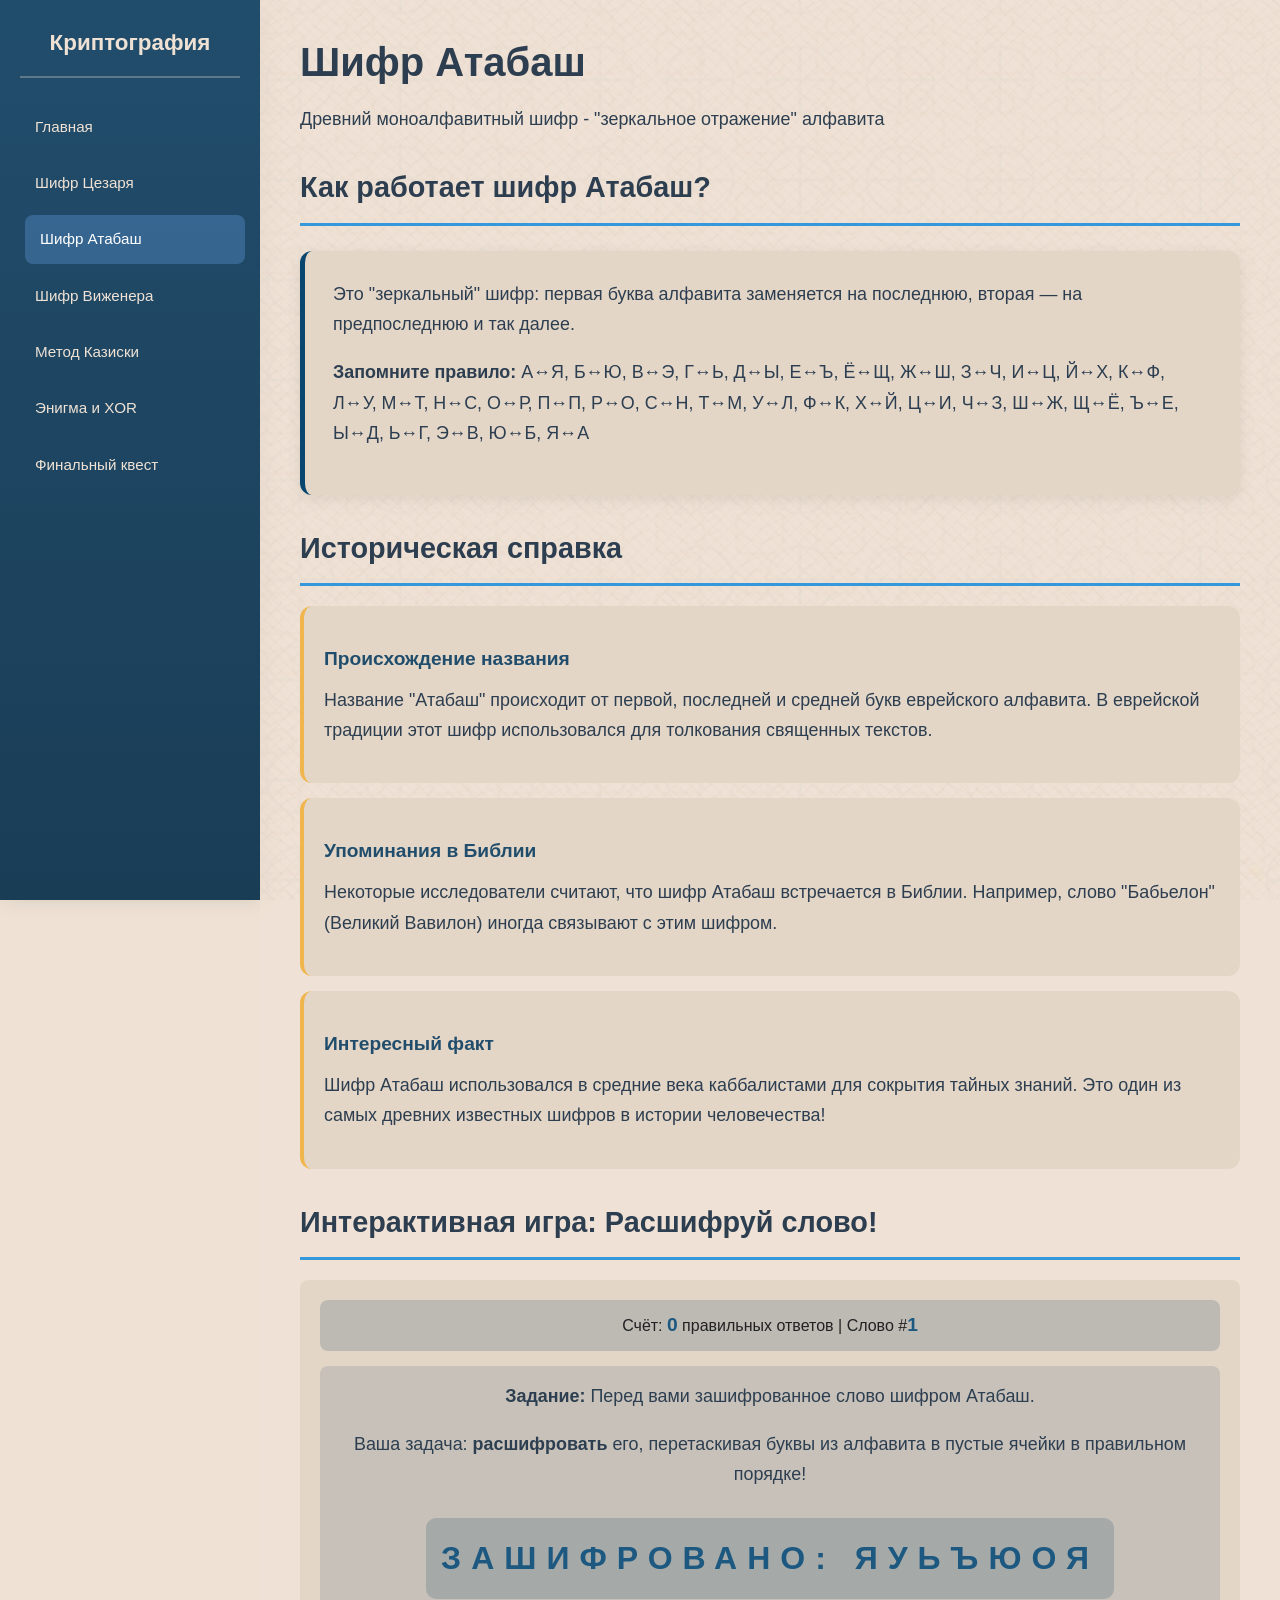
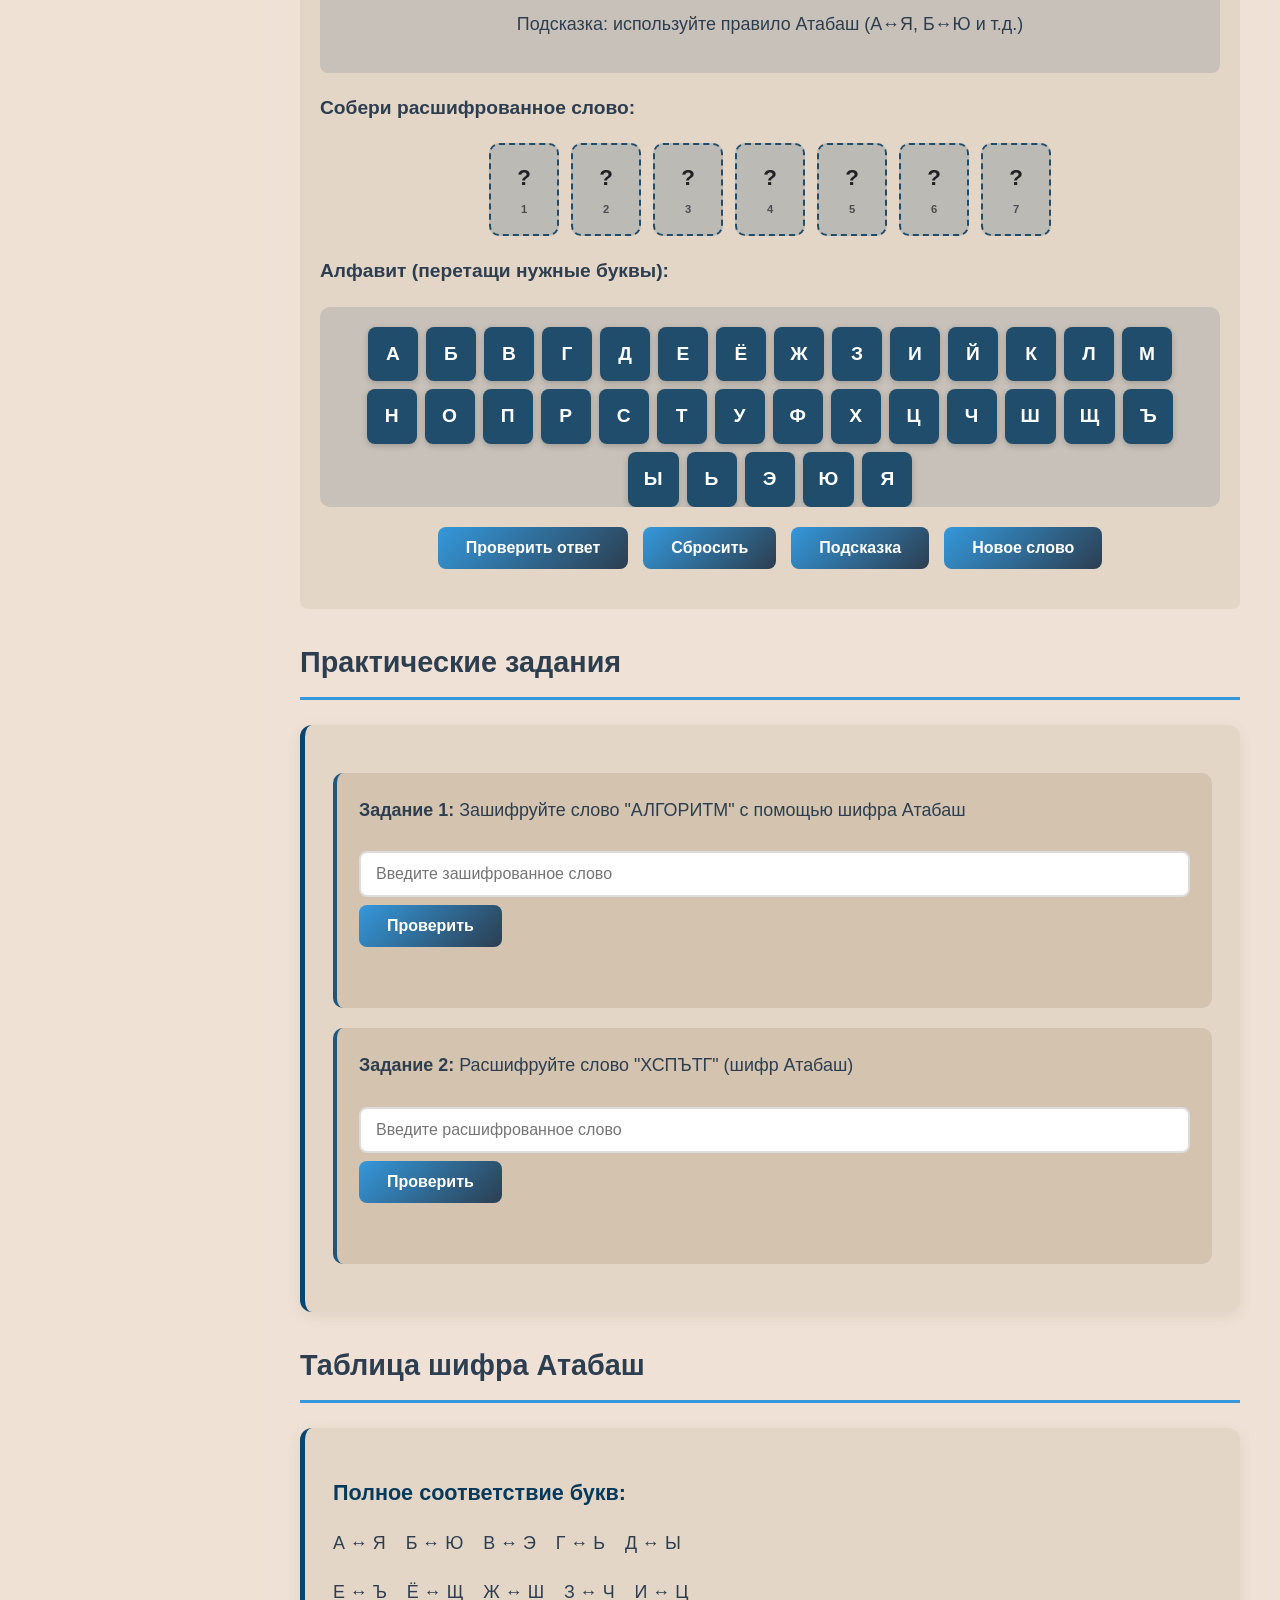
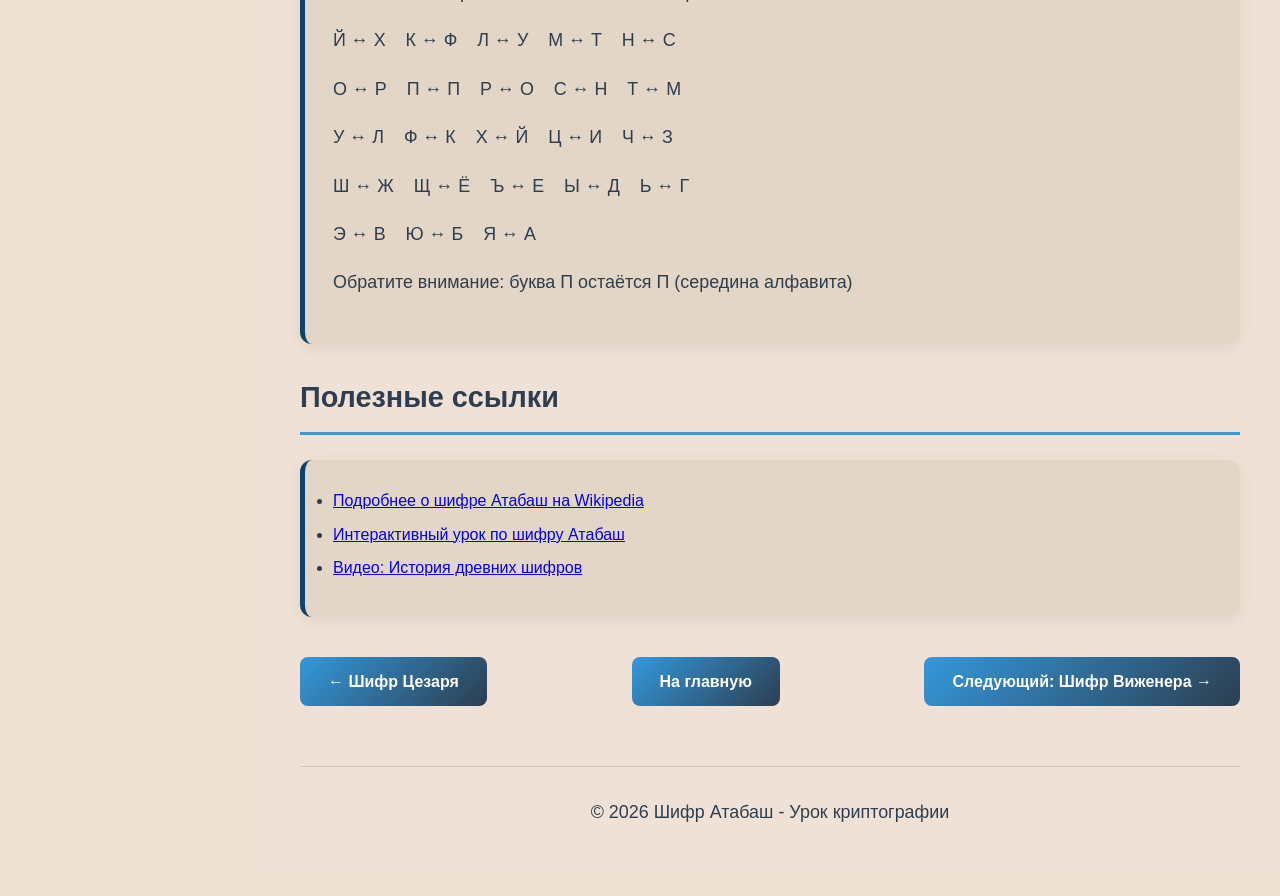
==== commit 3901747a: "добавила интерактив, подправила визуал" ====
--- a/atbash.html
+++ b/atbash.html
@@ -8,8 +8,12 @@
     <link rel="icon" type="image/x-icon" href="favicon.ico">
     <style>
         /* Дополнительные стили для интерактива */
+        input, textarea, select, button {
+            font-family: inherit;
+        }
+        
         .drag-game-full {
-            background-color: rgb(212, 189, 160);
+            background-color: rgb(228, 214, 199);
             padding: 20px;
             border-radius: 8px;
             margin: 20px 0;
@@ -25,7 +29,6 @@
 
         .encrypted-word {
             font-size: 2rem;
-            font-family: 'Courier New', monospace;
             font-weight: bold;
             color: #1c5880;
             letter-spacing: 10px;
@@ -34,6 +37,19 @@
             border-radius: 10px;
             display: inline-block;
             margin: 10px auto;
+        }
+        
+        .fact-card {
+            background: rgb(228, 214, 199);
+            border-radius: 12px;
+            padding: 20px;
+            margin: 15px 0;
+            border-left: 4px solid #f0b54d;
+        }
+        
+        .fact-card h4 {
+            color: #214d6c;
+            margin-bottom: 10px;
         }
 
         /* Алфавит для перетаскивания */
@@ -57,7 +73,6 @@
             border-radius: 8px;
             cursor: grab;
             user-select: none;
-            font-family: 'Roboto', monospace;
             font-size: 1.2rem;
             font-weight: bold;
             text-align: center;
@@ -98,7 +113,6 @@
             padding: 15px 20px;
             min-width: 70px;
             text-align: center;
-            font-family: 'Roboto', monospace;
             font-size: 1.4rem;
             font-weight: bold;
             color: #212123;
@@ -168,6 +182,14 @@
             background-color: #229954;
         }
 
+        .new-word-btn {
+            background-color: #8e44ad;
+        }
+
+        .new-word-btn:hover {
+            background-color: #7d3c98;
+        }
+
         .success-animation {
             animation: successPulse 0.5s ease;
         }
@@ -176,6 +198,45 @@
             0% { transform: scale(1); background-color: rgba(39, 174, 96, 0.3); }
             50% { transform: scale(1.02); background-color: rgba(39, 174, 96, 0.6); }
             100% { transform: scale(1); background-color: rgba(39, 174, 96, 0); }
+        }
+
+        .score-info {
+            background: rgba(33, 77, 108, 0.2);
+            padding: 10px;
+            border-radius: 8px;
+            text-align: center;
+            margin-bottom: 15px;
+        }
+
+        .score-info span {
+            font-weight: bold;
+            color: #1c5880;
+            font-size: 1.2rem;
+        }
+
+        @media (max-width: 768px) {
+            .encrypted-word {
+                font-size: 1.2rem;
+                letter-spacing: 5px;
+                word-break: break-word;
+            }
+            
+            .drag-letter {
+                padding: 8px 10px;
+                font-size: 0.9rem;
+                min-width: 35px;
+            }
+            
+            .word-slot {
+                padding: 10px 12px;
+                min-width: 45px;
+                font-size: 1rem;
+            }
+            
+            .game-controls button {
+                padding: 8px 12px;
+                font-size: 0.8rem;
+            }
         }
     </style>
 </head>
@@ -199,6 +260,7 @@
             <p class="subtitle">Древний моноалфавитный шифр - "зеркальное отражение" алфавита</p>
         </header>
 
+        <!-- ТЕОРИЯ -->
         <section id="theory">
             <h2>Как работает шифр Атабаш?</h2>
             <div class="card">
@@ -207,39 +269,59 @@
             </div>
         </section>
 
-        <!-- ГЛАВНАЯ ИНТЕРАКТИВНАЯ ИГРА: Собери слово из алфавита -->
+        <!-- ИСТОРИЧЕСКАЯ СПРАВКА -->
+        <section>
+            <h2>Историческая справка</h2>
+            <div class="fact-card">
+                <h4>Происхождение названия</h4>
+                <p>Название "Атабаш" происходит от первой, последней и средней букв еврейского алфавита. В еврейской традиции этот шифр использовался для толкования священных текстов.</p>
+            </div>
+            <div class="fact-card">
+                <h4>Упоминания в Библии</h4>
+                <p>Некоторые исследователи считают, что шифр Атабаш встречается в Библии. Например, слово "Бабьелон" (Великий Вавилон) иногда связывают с этим шифром.</p>
+            </div>
+            <div class="fact-card">
+                <h4>Интересный факт</h4>
+                <p>Шифр Атабаш использовался в средние века каббалистами для сокрытия тайных знаний. Это один из самых древних известных шифров в истории человечества!</p>
+            </div>
+        </section>
+
+        <!-- ИНТЕРАКТИВНАЯ ИГРА -->
         <section id="drag-game-full">
-            <h2>🎮 Интерактивная игра: Расшифруй слово!</h2>
+            <h2>Интерактивная игра: Расшифруй слово!</h2>
             <div class="drag-game-full">
+                <div class="score-info">
+                    Счёт: <span id="score">0</span> правильных ответов | Слово #<span id="wordNumber">1</span>
+                </div>
+                
                 <div class="game-info">
-                    <p><strong>📜 Задание:</strong> Перед вами зашифрованное слово шифром Атабаш.</p>
+                    <p><strong>Задание:</strong> Перед вами зашифрованное слово шифром Атабаш.</p>
                     <p>Ваша задача: <strong>расшифровать</strong> его, перетаскивая буквы из алфавита в пустые ячейки в правильном порядке!</p>
                     <div class="encrypted-word">
-                        🔐 ЗАШИФРОВАНО: <span id="encryptedWord">ЯБЪПТ</span>
+                        ЗАШИФРОВАНО: <span id="encryptedWord">ЯУЬЪЮОЯ</span>
                     </div>
-                    <p class="note">💡 Подсказка: используйте правило Атабаш (А↔Я, Б↔Ю и т.д.)</p>
+                    <p class="note">Подсказка: используйте правило Атабаш (А↔Я, Б↔Ю и т.д.)</p>
                 </div>
 
-                <!-- Ячейки для составления слова -->
-                <h4>📝 Собери расшифрованное слово:</h4>
+                <h4>Собери расшифрованное слово:</h4>
                 <div class="word-zones" id="wordZones"></div>
 
-                <!-- Весь алфавит для перетаскивания -->
-                <h4>🔤 Алфавит (перетащи нужные буквы):</h4>
+                <h4>Алфавит (перетащи нужные буквы):</h4>
                 <div class="alphabet-grid" id="alphabetGrid"></div>
 
                 <div class="game-controls">
-                    <button onclick="checkWordAnswer()" class="check-btn">✅ Проверить ответ</button>
-                    <button onclick="resetGame()" class="reset-btn">🔄 Сбросить всё</button>
-                    <button onclick="showHint()" class="hint-btn">💡 Подсказка</button>
+                    <button onclick="checkWordAnswer()" class="check-btn">Проверить ответ</button>
+                    <button onclick="resetGame()" class="reset-btn">Сбросить</button>
+                    <button onclick="showHint()" class="hint-btn">Подсказка</button>
+                    <button onclick="loadNewRandomWord()" class="new-word-btn">Новое слово</button>
                 </div>
                 <div id="wordGameResult" style="margin-top: 15px;"></div>
             </div>
         </section>
 
-        <!-- Дополнительное задание 1 -->
+        <!-- ПРАКТИЧЕСКИЕ ЗАДАНИЯ -->
         <section id="practice">
-            <h2>📝 Дополнительные задания</h2>
+            <h2>Практические задания</h2>
             <div class="card">
                 <div class="task">
                     <p><strong>Задание 1:</strong> Зашифруйте слово "АЛГОРИТМ" с помощью шифра Атабаш</p>
@@ -261,6 +343,7 @@
             </div>
         </section>
 
+        <!-- ТАБЛИЦА ШИФРА -->
         <section id="alphabet-table">
             <h2>Таблица шифра Атабаш</h2>
             <div class="card">
@@ -274,7 +357,19 @@
                     <p>Ш ↔ Ж &nbsp;&nbsp; Щ ↔ Ё &nbsp;&nbsp; Ъ ↔ Е &nbsp;&nbsp; Ы ↔ Д &nbsp;&nbsp; Ь ↔ Г</p>
                     <p>Э ↔ В &nbsp;&nbsp; Ю ↔ Б &nbsp;&nbsp; Я ↔ А</p>
                 </div>
-                <p class="note">💡 Обратите внимание: буква П остаётся П (середина алфавита)</p>
+                <p class="note">Обратите внимание: буква П остаётся П (середина алфавита)</p>
+            </div>
+        </section>
+
+        <!-- ПОЛЕЗНЫЕ ССЫЛКИ -->
+        <section>
+            <h2>Полезные ссылки</h2>
+            <div class="card">
+                <ul>
+                    <li><a href="https://ru.wikipedia.org/wiki/%D0%90%D1%82%D0%B1%D0%B0%D1%88" target="_blank">Подробнее о шифре Атабаш на Wikipedia</a></li>
+                    <li><a href="https://crypto.ru/atbash-cipher" target="_blank">Интерактивный урок по шифру Атабаш</a></li>
+                    <li><a href="https://www.youtube.com/watch?v=example" target="_blank">Видео: История древних шифров</a></li>
+                </ul>
             </div>
         </section>
 
@@ -291,45 +386,68 @@
         </footer>
     </div>
 
-    <script src="script.js"></script>
     <script>
-        // Конфигурация игры
-        // Зашифрованное слово (в шифре Атабаш)
-        // Например, "ЯБЪПТ" в расшифровке = "АРХИВ" (проверим: А↔Я, Р↔О? нет... давайте правильное слово)
-        // Правильно: "ЯБЪПТ" расшифровывается как "АРХИВ"? 
-        // А↔Я, Р↔? Нет. Давайте возьмём слово "ЯБЛОКО" - его расшифровка? Я↔А, Б↔Ю, Л↔У, О↔Р, К↔Ф, О↔Р = "АЮУРФР"? Не подходит.
-        // Возьмём зашифрованное слово "ЦПСНЬ" → расшифровка "АПЕЛЬСИН"? Слишком длинное.
-        // Возьмём слово из 5 букв: "ШЗРМУ" → "ЖЧОЛФ"? 
-        // Проще: пусть зашифрованное слово будет "ЪЫЬЪТ" → расшифровка "ЕДГЕМ"? 
-        // Давайте для примера возьмём зашифрованное слово "ЦПСНС" - 5 букв, расшифровка "АПЕЛЬ" (Ц↔И? нет)...
-        
-        // Используем слово "ЯБЛОКО" (6 букв) в зашифрованном виде: Я↔А, Б↔Ю, Л↔У, О↔Р, К↔Ф, О↔Р → "АЮУРФР"
-        // Значит зашифрованное слово = "АЮУРФР", а расшифровка = "ЯБЛОКО"
-        
-        const ENCRYPTED_WORD = "АЮУРФР";  // Зашифрованное слово (то, что видит пользователь)
-        const DECRYPTED_WORD = "ЯБЛОКО";  // Правильный ответ (расшифровка)
-        const WORD_LENGTH = DECRYPTED_WORD.length;
-        
-        // Полный алфавит (33 буквы + Ё)
+        // БИБЛИОТЕКА СЛОВ
+        const WORDS_LIBRARY = {
+            math: ["МАТЕМАТИКА", "АЛГЕБРА", "ГЕОМЕТРИЯ", "ТРЕУГОЛЬНИК", "КВАДРАТ", "КРУГ", "ФОРМУЛА", "УРАВНЕНИЕ"],
+            school: ["РУЧКА", "КАРАНДАШ", "ЛИНЕЙКА", "УЧЕБНИК", "ТЕТРАДЬ", "ПЕНАЛ"],
+            extra: ["ШКОЛА", "УРОК", "ЗАДАЧА", "ПРИМЕР", "ОТВЕТ", "НАУКА"]
+        };
+
+        const ALL_WORDS = [...WORDS_LIBRARY.math, ...WORDS_LIBRARY.school, ...WORDS_LIBRARY.extra];
         const FULL_ALPHABET = ['А','Б','В','Г','Д','Е','Ё','Ж','З','И','Й','К','Л','М','Н','О','П','Р','С','Т','У','Ф','Х','Ц','Ч','Ш','Щ','Ъ','Ы','Ь','Э','Ю','Я'];
         
-        let currentSlots = Array(WORD_LENGTH).fill('');
-        let usedLetters = []; // Буквы, которые уже использованы в слотах
-        
-        // Функция для получения расшифровки буквы по шифру Атабаш
-        function atbashDecryptLetter(letter) {
+        let currentEncryptedWord = "ЯУЬЪЮОЯ";
+        let currentDecryptedWord = "";
+        let currentSlots = [];
+        let usedLetters = [];
+        let score = 0;
+        let wordNumber = 0;
+        let usedWords = [];
+
+        function atbashTransform(text) {
             const alphabet = 'АБВГДЕЁЖЗИЙКЛМНОПРСТУФХЦЧШЩЪЫЬЭЮЯ';
-            const reversed = 'ЯЮЭЬЫЪЩШЧЦХФУТСРПОНМЛКЙИЗЖЕДГВБА';
-            const index = alphabet.indexOf(letter);
-            if (index !== -1) return reversed[index];
-            return letter;
-        }
-        
-        // Создание ячеек для слова
+            const reversed = 'ЯЮЭЬЫЪЩШЧЦХФУТСРПОНМЛКЙИЗЖЁЕДГВБА';
+            let result = '';
+            for (let i = 0; i < text.length; i++) {
+                const char = text[i].toUpperCase();
+                const index = alphabet.indexOf(char);
+                if (index !== -1) result += reversed[index];
+                else result += char;
+            }
+            return result;
+        }
+
+        function getRandomWord() {
+            if (usedWords.length >= ALL_WORDS.length) usedWords = [];
+            let availableWords = ALL_WORDS.filter(word => !usedWords.includes(word));
+            if (availableWords.length === 0) availableWords = ALL_WORDS;
+            const randomIndex = Math.floor(Math.random() * availableWords.length);
+            const selectedWord = availableWords[randomIndex];
+            usedWords.push(selectedWord);
+            return selectedWord;
+        }
+
+        function loadNewRandomWord() {
+            currentDecryptedWord = getRandomWord();
+            currentEncryptedWord = atbashTransform(currentDecryptedWord);
+            
+            document.getElementById('encryptedWord').textContent = currentEncryptedWord;
+            currentSlots = Array(currentDecryptedWord.length).fill('');
+            usedLetters = [];
+            
+            createWordSlots();
+            createAlphabetGrid();
+            document.getElementById('wordGameResult').innerHTML = '';
+            
+            wordNumber++;
+            document.getElementById('wordNumber').textContent = wordNumber;
+        }
+
         function createWordSlots() {
             const container = document.getElementById('wordZones');
             container.innerHTML = '';
-            for (let i = 0; i < WORD_LENGTH; i++) {
+            for (let i = 0; i < currentDecryptedWord.length; i++) {
                 const slot = document.createElement('div');
                 slot.className = 'word-slot';
                 if (currentSlots[i]) {
@@ -341,7 +459,6 @@
                 }
                 slot.setAttribute('data-position', i);
                 
-                // Добавляем кнопку удаления
                 const removeBtn = document.createElement('button');
                 removeBtn.textContent = '✕';
                 removeBtn.className = 'remove-btn';
@@ -351,13 +468,11 @@
                 };
                 slot.appendChild(removeBtn);
                 
-                // Добавляем индекс
                 const indexSpan = document.createElement('div');
                 indexSpan.className = 'slot-index';
                 indexSpan.textContent = `${i + 1}`;
                 slot.appendChild(indexSpan);
                 
-                // Обработчики drop
                 slot.addEventListener('dragover', (e) => {
                     e.preventDefault();
                     slot.classList.add('drag-over');
@@ -376,8 +491,7 @@
                 container.appendChild(slot);
             }
         }
-        
-        // Создание алфавита для перетаскивания
+
         function createAlphabetGrid() {
             const container = document.getElementById('alphabetGrid');
             container.innerHTML = '';
@@ -405,8 +519,7 @@
                 container.appendChild(letterDiv);
             });
         }
-        
-        // Разместить букву в слоте
+
         function placeLetterInSlot(position, letter) {
             if (currentSlots[position] === '') {
                 currentSlots[position] = letter;
@@ -414,8 +527,7 @@
                 updateUI();
             }
         }
-        
-        // Удалить букву из слота
+
         function removeLetterFromSlot(position) {
             const letter = currentSlots[position];
             if (letter) {
@@ -425,95 +537,85 @@
                 updateUI();
             }
         }
-        
-        // Обновить UI
+
         function updateUI() {
             createWordSlots();
             createAlphabetGrid();
         }
-        
-        // Проверить ответ
+
         function checkWordAnswer() {
             const userWord = currentSlots.join('');
             const resultDiv = document.getElementById('wordGameResult');
             
-            if (userWord === DECRYPTED_WORD) {
-                resultDiv.innerHTML = `🎉 Поздравляю! Правильно! "${ENCRYPTED_WORD}" → "${DECRYPTED_WORD}" 🎉`;
+            if (userWord === currentDecryptedWord) {
+                score++;
+                document.getElementById('score').textContent = score;
+                resultDiv.innerHTML = `Поздравляю! Правильно! "${currentEncryptedWord}" → "${currentDecryptedWord}" +1 балл!`;
                 resultDiv.className = 'game-result success';
                 resultDiv.classList.add('success-animation');
-                setTimeout(() => {
-                    resultDiv.classList.remove('success-animation');
-                }, 500);
+                setTimeout(() => resultDiv.classList.remove('success-animation'), 500);
             } else {
-                let hint = '';
-                for (let i = 0; i < WORD_LENGTH; i++) {
-                    if (currentSlots[i] === DECRYPTED_WORD[i]) {
-                        hint += `✅ ${i+1}-я буква "${currentSlots[i]}" верна! `;
-                    } else if (currentSlots[i]) {
-                        hint += `❌ ${i+1}-я буква "${currentSlots[i]}" неверна. `;
-                    } else {
-                        hint += `❓ ${i+1}-я ячейка пуста. `;
-                    }
+                let correctCount = 0;
+                for (let i = 0; i < currentDecryptedWord.length; i++) {
+                    if (currentSlots[i] === currentDecryptedWord[i]) correctCount++;
                 }
-                resultDiv.innerHTML = `❌ Неправильно. ${hint}<br>💡 Подсказка: зашифрованное слово "${ENCRYPTED_WORD}". Чтобы расшифровать, примените правило Атабаш к каждой букве.`;
+                resultDiv.innerHTML = `Неправильно. Правильно ${correctCount} из ${currentDecryptedWord.length} букв.`;
                 resultDiv.className = 'game-result error';
             }
         }
-        
-        // Сбросить игру
+
         function resetGame() {
-            currentSlots = Array(WORD_LENGTH).fill('');
+            currentSlots = Array(currentDecryptedWord.length).fill('');
             usedLetters = [];
             updateUI();
             document.getElementById('wordGameResult').innerHTML = '';
         }
-        
-        // Показать подсказку
+
         function showHint() {
             const resultDiv = document.getElementById('wordGameResult');
-            let hint = `🔍 Подсказка: зашифрованное слово "${ENCRYPTED_WORD}".<br>`;
+            let hint = `Подсказка: зашифрованное слово "${currentEncryptedWord}".<br>`;
             hint += `Расшифруйте каждую букву по правилу Атабаш:<br>`;
-            for (let i = 0; i < ENCRYPTED_WORD.length; i++) {
-                const encryptedChar = ENCRYPTED_WORD[i];
-                const decryptedChar = atbashDecryptLetter(encryptedChar);
-                hint += `"${encryptedChar}" → "${decryptedChar}"<br>`;
-            }
-            hint += `<br>Соберите слово "${DECRYPTED_WORD}" из букв выше!`;
+            for (let i = 0; i < currentEncryptedWord.length; i++) {
+                hint += `"${currentEncryptedWord[i]}" → "${atbashTransform(currentEncryptedWord[i])}"<br>`;
+            }
             resultDiv.innerHTML = hint;
             resultDiv.className = 'game-result';
             resultDiv.style.backgroundColor = '#e8f6f3';
         }
-        
-        // Обычные задания
+
         function checkTask1() {
             const answer = document.getElementById('task1').value.toUpperCase();
             const correct = "ЯУЬРОЦМТ";
-            
+            const resultDiv = document.getElementById('result1');
             if (answer === correct) {
-                document.getElementById('result1').innerHTML = '✅ Верно! "АЛГОРИТМ" → "ЯУЬРОЦМТ"';
-                document.getElementById('result1').className = 'game-result success';
+                resultDiv.innerHTML = 'Верно! "АЛГОРИТМ" → "ЯУЬРОЦМТ"';
+                resultDiv.className = 'game-result success';
             } else {
-                document.getElementById('result1').innerHTML = '❌ Попробуйте еще раз. Используйте таблицу Атабаш!';
-                document.getElementById('result1').className = 'game-result error';
-            }
-        }
-        
+                resultDiv.innerHTML = 'Попробуйте еще раз. Используйте таблицу Атабаш!';
+                resultDiv.className = 'game-result error';
+            }
+        }
+
         function checkTask2() {
             const answer = document.getElementById('task2').value.toUpperCase();
             const correct = "КОРЕНЬ";
-            
+            const resultDiv = document.getElementById('result2');
             if (answer === correct) {
-                document.getElementById('result2').innerHTML = '✅ Отлично! "ХСПЪТГ" → "КОРЕНЬ"';
-                document.getElementById('result2').className = 'game-result success';
+                resultDiv.innerHTML = 'Отлично! "ХСПЪТГ" → "КОРЕНЬ"';
+                resultDiv.className = 'game-result success';
             } else {
-                document.getElementById('result2').innerHTML = '❌ Неправильно. Подсказка: Х→К, С→О, П→Р, Ъ→Е, Т→Н, Г→Ь → "КОРЕНЬ"';
-                document.getElementById('result2').className = 'game-result error';
-            }
-        }
-        
-        // Запуск при загрузке
+                resultDiv.innerHTML = 'Неправильно. Подсказка: Х→К, С→О, П→Р, Ъ→Е, Т→Н, Г→Ь → "КОРЕНЬ"';
+                resultDiv.className = 'game-result error';
+            }
+        }
+
         document.addEventListener('DOMContentLoaded', () => {
-            resetGame();
+            currentDecryptedWord = atbashTransform(currentEncryptedWord);
+            currentSlots = Array(currentDecryptedWord.length).fill('');
+            usedLetters = [];
+            createWordSlots();
+            createAlphabetGrid();
+            document.getElementById('wordNumber').textContent = 1;
         });
     </script>
 </body>
--- a/style.css
+++ b/style.css
@@ -4,6 +4,7 @@
     box-sizing: border-box;
     font-family: 'Roboto', Arial, sans-serif;
 }
+
 body {
     background-color: #efe2d5;
     color: #212123;
@@ -12,15 +13,8 @@
     min-height: 100vh;
     position: relative;
 }
-/* Заголовок отдельно по центру */
-.main-header {
-    text-align: center;
-    margin-bottom: 30px;
-    padding-bottom: 15px;
-}
-
-
-/* Фоновый узор с элементами криптографии - привязан к body, двигается при скролле */
+
+/* Фоновый узор */
 body {
     background-image: 
         repeating-linear-gradient(45deg, rgba(139, 115, 85, 0.08) 0px, rgba(139, 115, 85, 0.08) 2px, transparent 2px, transparent 8px),
@@ -30,7 +24,6 @@
     background-attachment: fixed;
 }
 
-/* Дополнительный слой с символами */
 body::before {
     content: "🔐 🔑 🗝️ 🔒 🔓 ✦ ✧ ⚔️ 🛡️ 📜 ✏️";
     position: fixed;
@@ -39,11 +32,9 @@
     font-size: 24px;
     opacity: 0.08;
     pointer-events: none;
-    white-space: pre;
     z-index: 0;
 }
 
-/* Простые иконки, разбросанные по фону */
 body::after {
     content: "";
     position: fixed;
@@ -63,7 +54,6 @@
     z-index: 0;
 }
 
-/* Все основные элементы должны быть выше фона */
 .sidebar, .content, header, section, footer {
     position: relative;
     z-index: 1;
@@ -87,7 +77,6 @@
     text-align: center;
     color: #efe2d5;
     font-weight: 700;
-    letter-spacing: 1px;
     padding-bottom: 15px;
     border-bottom: 2px solid rgba(239, 226, 213, 0.3);
 }
@@ -118,13 +107,12 @@
     transform: translateX(5px);
 }
 
-/* Основной контент - на всю ширину */
+/* Основной контент */
 .content {
     margin-left: 260px;
     padding: 30px 40px;
     flex: 1;
     width: calc(100% - 260px);
-    max-width: none;
     background-color: rgba(239, 226, 213, 0.7);
     min-height: 100vh;
 }
@@ -139,7 +127,6 @@
     color: #4d4d51;
     margin-bottom: 30px;
     font-size: 1.1rem;
-    font-weight: 400;
 }
 
 .content h2 {
@@ -159,15 +146,21 @@
     font-size: 1.3rem;
 }
 
+.content h4 {
+    color: #2c3e50;
+    margin: 18px 0 10px 0;
+    font-weight: 600;
+    font-size: 1.2rem;
+}
+
 .content p {
     margin-bottom: 18px;
     font-size: 1.12rem;
-    font-weight: 400;
     line-height: 1.7;
     color: #2c3e50;
 }
 
-/* Карточки - на всю ширину */
+/* Карточки */
 .card {
     background-color: rgb(228, 214, 199);
     border-radius: 12px;
@@ -175,14 +168,11 @@
     margin: 25px 0;
     box-shadow: 0 4px 15px rgba(0,0,0,0.08);
     border-left: 5px solid #09466f;
-    position: relative;
-    z-index: 2;
-    transition: transform 0.2s ease, box-shadow 0.2s ease;
+    transition: transform 0.2s ease;
 }
 
 .card:hover {
     transform: translateY(-2px);
-    box-shadow: 0 8px 25px rgba(0,0,0,0.12);
 }
 
 .card h3 {
@@ -192,7 +182,7 @@
     font-weight: 700;
 }
 
-/* Сетка карточек - адаптивная */
+/* Сетка карточек */
 .cards-grid {
     display: grid;
     grid-template-columns: repeat(auto-fill, minmax(280px, 1fr));
@@ -206,38 +196,30 @@
     padding: 25px;
     text-decoration: none;
     color: inherit;
-    display: block;
     transition: all 0.3s ease;
     border: 1px solid #d4c5b0;
-    position: relative;
-    z-index: 2;
 }
 
 .nav-card:hover {
     transform: translateY(-5px);
     box-shadow: 0 12px 25px rgba(0,0,0,0.1);
     border-color: #1c5880;
-    background-color: #fffdf8;
 }
 
 .nav-card h3 {
     color: #2c3e50;
     margin-bottom: 12px;
-    font-weight: 700;
     font-size: 1.2rem;
 }
 
 .nav-card p {
     color: #7f8c8d;
     font-size: 0.9rem;
-    font-weight: 400;
-    margin-bottom: 0;
 }
 
 /* Hero секция */
 .hero {
     background: linear-gradient(135deg, #214d6c, #305975);
-    color: white;
     padding: 50px 40px;
     border-radius: 20px;
     margin-bottom: 40px;
@@ -248,7 +230,6 @@
     color: white !important;
     border: none !important;
     margin-top: 0;
-    padding-bottom: 0;
 }
 
 .hero p {
@@ -274,7 +255,6 @@
     text-decoration: none;
     font-weight: bold;
     transition: all 0.3s ease;
-    display: inline-block;
 }
 
 .hero-btn:hover {
@@ -284,9 +264,35 @@
 
 .hero-btn.secondary {
     background: white;
+}
+
+/* Путь криптографа */
+.learning-path {
+    margin: 40px 0;
+}
+
+.path-container {
+    display: flex;
+    flex-wrap: wrap;
+    gap: 10px;
+    align-items: center;
+    justify-content: center;
+    margin-top: 20px;
+}
+
+.path-step {
+    background: white;
+    padding: 12px 24px;
+    border-radius: 40px;
+    font-weight: 600;
     color: #214d6c;
 }
 
+.arrow {
+    font-size: 1.4rem;
+    color: #214d6c;
+    font-weight: bold;
+}
 
 /* Сложность заданий */
 .difficulty {
@@ -298,22 +304,11 @@
     font-weight: bold;
 }
 
-.easy {
-    background: #d4edda;
-    color: #155724;
-}
-
-.medium {
-    background: #fff3cd;
-    color: #856404;
-}
-
-.hard {
-    background: #f8d7da;
-    color: #721c24;
-}
-
-/* Таймлайн истории */
+.easy { background: #d4edda; color: #155724; }
+.medium { background: #fff3cd; color: #856404; }
+.hard { background: #f8d7da; color: #721c24; }
+
+/* Таймлайн истории - оригинальный стиль */
 .timeline {
     display: flex;
     flex-direction: column;
@@ -331,18 +326,14 @@
 
 /* Задания */
 .task {
-    background-color: rgb(212, 189, 160);
+    background-color: rgb(212, 195, 175);
     padding: 22px;
     border-radius: 10px;
     margin: 20px 0;
     border-left: 4px solid #1c5880;
 }
 
-.task p {
-    margin-bottom: 15px;
-}
-
-/* Элементы формы */
+/* Формы */
 input, textarea, select {
     width: 100%;
     padding: 12px 15px;
@@ -350,16 +341,12 @@
     border: 2px solid #ddd;
     border-radius: 8px;
     font-size: 1rem;
-    transition: all 0.3s;
-    font-family: 'Open Sans', Arial, sans-serif;
-    font-weight: 400;
     background-color: #fff;
 }
 
 input:focus, textarea:focus, select:focus {
     outline: none;
     border-color: #1c5880;
-    box-shadow: 0 0 0 3px rgba(28, 88, 128, 0.1);
 }
 
 button {
@@ -370,31 +357,16 @@
     border-radius: 8px;
     cursor: pointer;
     font-size: 1rem;
+    font-weight: 600;
     transition: all 0.3s;
-    font-family: 'Open Sans', Arial, sans-serif;
-    font-weight: 600;
 }
 
 button:hover {
     background: linear-gradient(135deg, #2c3e50, #3498db);
     transform: translateY(-2px);
-    box-shadow: 0 4px 12px rgba(0,0,0,0.15);
 }
 
 /* Результаты */
-.result {
-    margin-top: 20px;
-    padding: 20px;
-    background-color: #e8f6f3;
-    border-radius: 10px;
-    border-left: 4px solid #1abc9c;
-}
-
-.result p {
-    margin: 0;
-    font-weight: 500;
-}
-
 .game-result {
     margin-top: 15px;
     padding: 12px 18px;
@@ -414,56 +386,7 @@
     border-left: 4px solid #dc3545;
 }
 
-/* Стили для квеста */
-.quest-card {
-    background-color: rgb(222, 204, 182);
-    border-radius: 12px;
-    padding: 28px;
-    margin: 25px 0;
-    box-shadow: 0 4px 12px rgba(0,0,0,0.05);
-    border-left: 5px solid #063a5c;
-}
-
-.quest-number {
-    display: inline-block;
-    background-color: #063a5c;
-    color: white;
-    padding: 5px 15px;
-    border-radius: 20px;
-    font-size: 0.9rem;
-    font-weight: bold;
-    margin-bottom: 15px;
-}
-
-.quest-input {
-    display: flex;
-    gap: 12px;
-    margin: 15px 0;
-    flex-wrap: wrap;
-}
-
-.quest-input input, .quest-input textarea {
-    flex: 1;
-    min-width: 200px;
-}
-
-.quest-input button {
-    white-space: nowrap;
-}
-
-.code-input {
-    display: flex;
-    gap: 12px;
-    margin: 20px 0;
-    flex-wrap: wrap;
-}
-
-.code-input input {
-    flex: 1;
-    font-size: 1.2rem;
-    text-align: center;
-}
-
+/* Навигационные кнопки */
 .nav-buttons {
     display: flex;
     justify-content: space-between;
@@ -478,46 +401,13 @@
     padding: 12px 28px;
     border-radius: 8px;
     text-decoration: none;
+    font-weight: 600;
     transition: all 0.3s;
-    font-family: 'Open Sans', Arial, sans-serif;
-    font-weight: 600;
-    display: inline-block;
 }
 
 .nav-button:hover {
     background: linear-gradient(135deg, #2c3e50, #3498db);
     transform: translateY(-2px);
-    box-shadow: 0 4px 12px rgba(0,0,0,0.15);
-}
-
-.certificate {
-    background: linear-gradient(135deg, #f9f9f9, #e8f4f8);
-    border: 3px solid #f39c12;
-    border-radius: 15px;
-    padding: 25px;
-    margin-top: 25px;
-    text-align: center;
-}
-
-.certificate h3 {
-    color: #e67e22;
-    font-size: 1.8rem;
-}
-
-/* Финальная игра */
-.final-game {
-    background: linear-gradient(135deg, #1abc9c, #16a085);
-    color: white;
-    padding: 30px;
-    border-radius: 15px;
-    text-align: center;
-    margin-top: 40px;
-}
-
-.final-game h2 {
-    color: white;
-    border-bottom: none;
-    margin-top: 0;
 }
 
 /* Подвал */
@@ -528,17 +418,11 @@
     font-size: 0.9rem;
     padding: 30px 0 20px;
     border-top: 1px solid #d4c5b0;
-    font-weight: 400;
 }
 
 footer a {
     color: #3498db;
     text-decoration: none;
-    font-weight: 500;
-}
-
-footer a:hover {
-    text-decoration: underline;
 }
 
 /* GitHub ссылка */
@@ -557,14 +441,11 @@
     text-decoration: none;
     padding: 12px;
     border-radius: 8px;
-    transition: all 0.3s;
-    font-weight: 500;
     background-color: rgba(255,255,255,0.1);
 }
 
 .github-link a:hover {
     background-color: rgba(255,255,255,0.2);
-    transform: translateY(-2px);
 }
 
 .github-link img {
@@ -573,288 +454,54 @@
     filter: invert(1);
 }
 
-/* ===== АДАПТИВНОСТЬ ДЛЯ ТЕЛЕФОНОВ И ПЛАНШЕТОВ ===== */
-
-/* Планшеты (768px - 1024px) */
+/* Списки в карточках */
+.card li, .example li, .task li {
+    color: #2c3e50;
+    margin-bottom: 8px;
+    line-height: 1.6;
+}
+
+/* Адаптивность */
 @media (max-width: 1024px) {
-    .sidebar {
-        width: 220px;
-    }
-    
-    .content {
-        margin-left: 220px;
-        padding: 25px 30px;
-        width: calc(100% - 220px);
-    }
-    
-    .content h1 {
-        font-size: 2.2rem;
-    }
-    
-    .content h2 {
-        font-size: 1.6rem;
-    }
-    
-    .cards-grid {
-        grid-template-columns: repeat(auto-fill, minmax(240px, 1fr));
-        gap: 20px;
-    }
-    
-    .hero {
-        padding: 40px 30px;
-    }
-    
-    .hero h2 {
-        font-size: 1.6rem;
-    }
-}
-
-/* Телефоны (до 768px) */
+    .sidebar { width: 220px; }
+    .content { margin-left: 220px; width: calc(100% - 220px); padding: 25px 30px; }
+    .content h1 { font-size: 2.2rem; }
+    .content h2 { font-size: 1.6rem; }
+}
+
 @media (max-width: 768px) {
-    body {
-        flex-direction: column;
-    }
-    
-    .sidebar {
-        width: 100%;
-        height: auto;
-        position: relative;
-        padding: 15px 20px;
-        box-shadow: 0 3px 10px rgba(0,0,0,0.1);
-    }
-    
-    .sidebar h2 {
-        margin-bottom: 15px;
-        font-size: 1.3rem;
-    }
-    
-    .sidebar ul {
-        display: flex;
-        flex-wrap: wrap;
-        gap: 8px;
-        justify-content: center;
-    }
-    
-    .sidebar ul li {
-        margin-bottom: 0;
-        flex: 1;
-        min-width: 100px;
-    }
-    
-    .sidebar ul li a {
-        text-align: center;
-        padding: 10px 12px;
-        font-size: 0.85rem;
-    }
-    
-    .sidebar ul li a:hover,
-    .sidebar ul li a.active {
-        transform: translateX(0);
-    }
-    
-    .content {
-        margin-left: 0;
-        padding: 20px;
-        width: 100%;
-    }
-    
-    .content h1 {
-        font-size: 1.8rem;
-        text-align: center;
-    }
-    
-    .content h2 {
-        font-size: 1.4rem;
-    }
-    
-    .content h3 {
-        font-size: 1.2rem;
-    }
-    
-    .content p {
-        font-size: 1rem;
-    }
-    
-    .subtitle {
-        text-align: center;
-        font-size: 1rem;
-    }
-    
-    .cards-grid {
-        grid-template-columns: 1fr;
-        gap: 15px;
-    }
-    
-    .card, .quest-card {
-        padding: 20px;
-    }
-    
-    .task {
-        padding: 15px;
-    }
-    
-    .quest-input, .code-input {
-        flex-direction: column;
-    }
-    
-    .quest-input button, .code-input button {
-        width: 100%;
-    }
-    
-    .nav-buttons {
-        flex-direction: column;
-        gap: 12px;
-    }
-    
-    .nav-button {
-        text-align: center;
-        padding: 10px 20px;
-    }
-    
-    button {
-        padding: 10px 20px;
-        width: 100%;
-    }
-    
-    .game-input {
-        flex-direction: column;
-    }
-    
-    .game-input button {
-        width: 100%;
-        margin-top: 5px;
-    }
-    
-    .result, .game-result {
-        font-size: 0.9rem;
-    }
-    
-    footer {
-        margin-top: 40px;
-        padding: 20px 0;
-        font-size: 0.8rem;
-    }
-    
-    /* Адаптация новых элементов для мобильных */
-    .hero {
-        padding: 30px 20px;
-    }
-    
-    .hero h2 {
-        font-size: 1.3rem;
-    }
-    
-    .hero p {
-        font-size: 0.95rem;
-    }
-    
-    .hero-buttons {
-        gap: 12px;
-    }
-    
-    .hero-btn {
-        padding: 10px 18px;
-        font-size: 0.85rem;
-    }
-    
-    .path-step {
-        padding: 8px 15px;
-        font-size: 0.85rem;
-    }
-    
-    .arrow {
-        font-size: 1rem;
-    }
-    
-    .timeline-item {
-        padding: 14px 18px;
-        font-size: 0.9rem;
-    }
-    
-    /* Упрощаем фон на мобильных */
-    body::after {
-        opacity: 0.04;
-    }
-    
-    body::before {
-        font-size: 16px;
-        opacity: 0.05;
-    }
-}
-
-/* Маленькие телефоны (до 480px) */
+    body { flex-direction: column; }
+    .sidebar { width: 100%; height: auto; position: relative; padding: 15px 20px; }
+    .sidebar ul { display: flex; flex-wrap: wrap; gap: 8px; justify-content: center; }
+    .sidebar ul li { margin-bottom: 0; flex: 1; min-width: 100px; }
+    .sidebar ul li a { text-align: center; padding: 10px 12px; font-size: 0.85rem; }
+    .sidebar ul li a:hover { transform: translateX(0); }
+    .content { margin-left: 0; padding: 20px; width: 100%; }
+    .content h1 { font-size: 1.8rem; text-align: center; }
+    .content h2 { font-size: 1.4rem; }
+    .cards-grid { grid-template-columns: 1fr; }
+    .card, .quest-card { padding: 20px; }
+    .hero { padding: 30px 20px; }
+    .nav-buttons { flex-direction: column; }
+    .nav-button { text-align: center; }
+    button { width: 100%; }
+    body::after { opacity: 0.04; }
+    body::before { font-size: 16px; opacity: 0.05; }
+    .timeline-item { padding: 14px 18px; font-size: 0.9rem; }
+}
+
 @media (max-width: 480px) {
-    .sidebar {
-        padding: 12px 15px;
-    }
-    
-    .sidebar ul li {
-        min-width: 80px;
-    }
-    
-    .sidebar ul li a {
-        padding: 8px 10px;
-        font-size: 0.75rem;
-    }
-    
-    .content {
-        padding: 15px;
-    }
-    
-    .content h1 {
-        font-size: 1.5rem;
-    }
-    
-    .content h2 {
-        font-size: 1.2rem;
-    }
-    
-    .card, .quest-card {
-        padding: 15px;
-    }
-    
-    .card h3 {
-        font-size: 1.1rem;
-    }
-    
-    .nav-card {
-        padding: 15px;
-    }
-    
-    .nav-card h3 {
-        font-size: 1rem;
-    }
-    
-    input, textarea, select {
-        padding: 10px 12px;
-        font-size: 0.9rem;
-    }
-    
-    button, .nav-button {
-        padding: 10px 16px;
-        font-size: 0.9rem;
-    }
-    
-    .hero {
-        padding: 25px 15px;
-    }
-    
-    .hero h2 {
-        font-size: 1.2rem;
-    }
-    
-    .path-step {
-        padding: 6px 12px;
-        font-size: 0.75rem;
-    }
-    
-    .timeline-item {
-        padding: 12px 15px;
-        font-size: 0.85rem;
-    }
-}
-
-/* Код */
+    .sidebar { padding: 12px 15px; }
+    .sidebar ul li { min-width: 80px; }
+    .content { padding: 15px; }
+    .content h1 { font-size: 1.5rem; }
+    .card, .quest-card { padding: 15px; }
+    .hero { padding: 25px 15px; }
+    .path-step { padding: 6px 12px; font-size: 0.75rem; }
+    .arrow { font-size: 1rem; }
+    .timeline-item { padding: 12px 15px; font-size: 0.85rem; }
+}
+
 code {
     background-color: #f4f4f4;
     padding: 2px 6px;
@@ -862,4 +509,4 @@
     font-family: 'Courier New', monospace;
     font-size: 0.9em;
     color: #c7254e;
-}+}
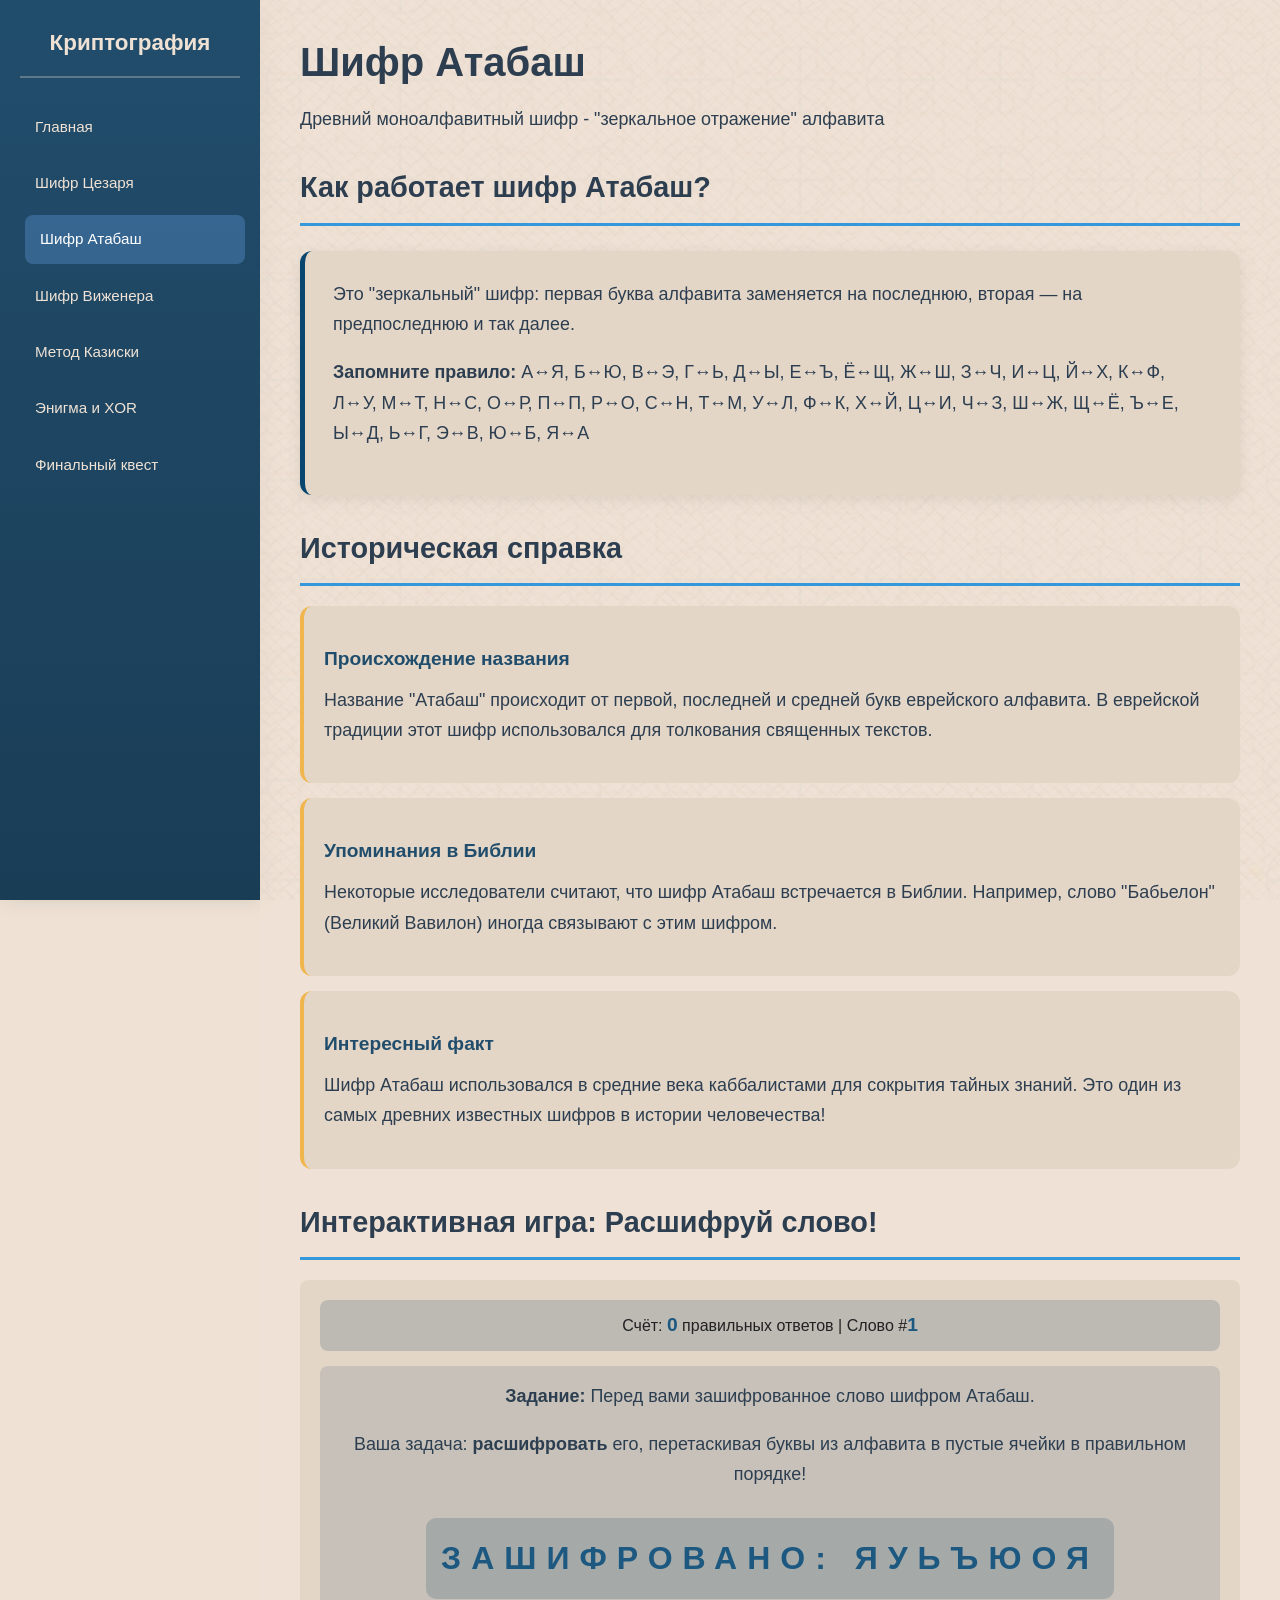
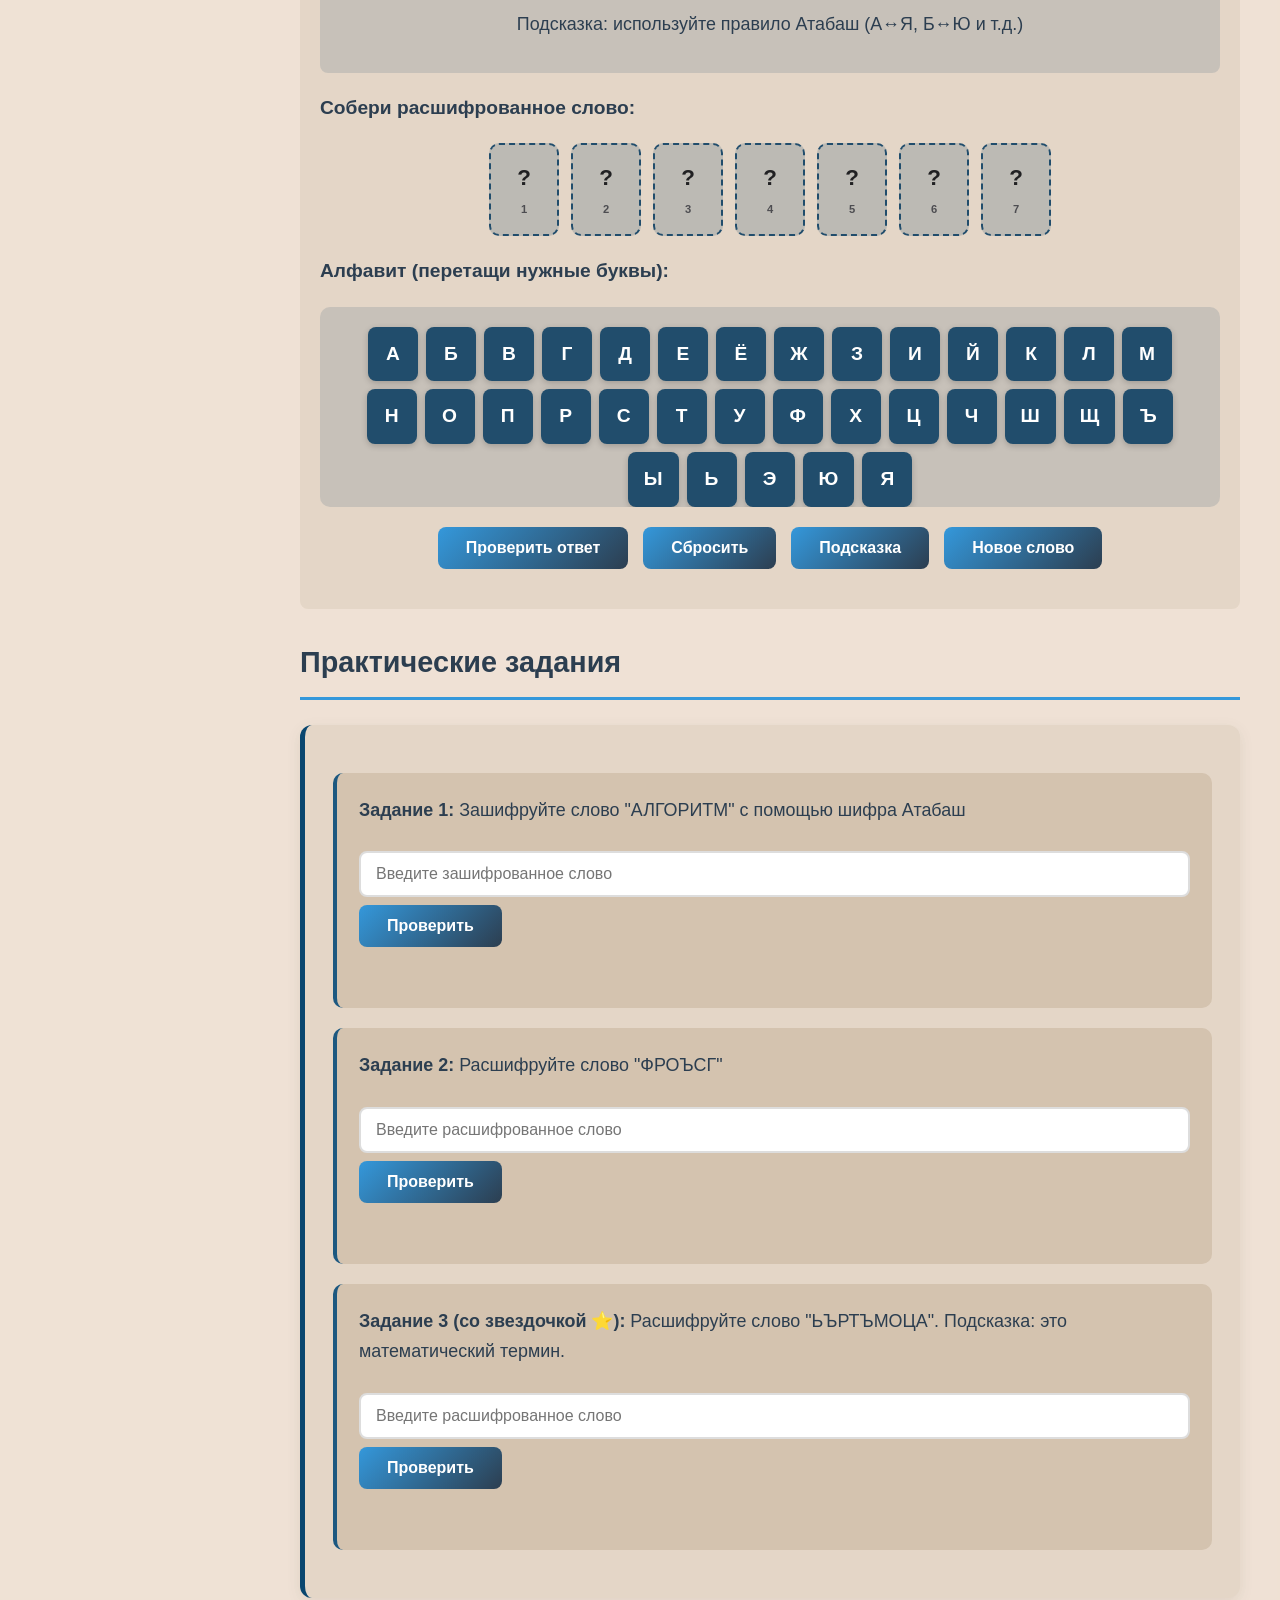
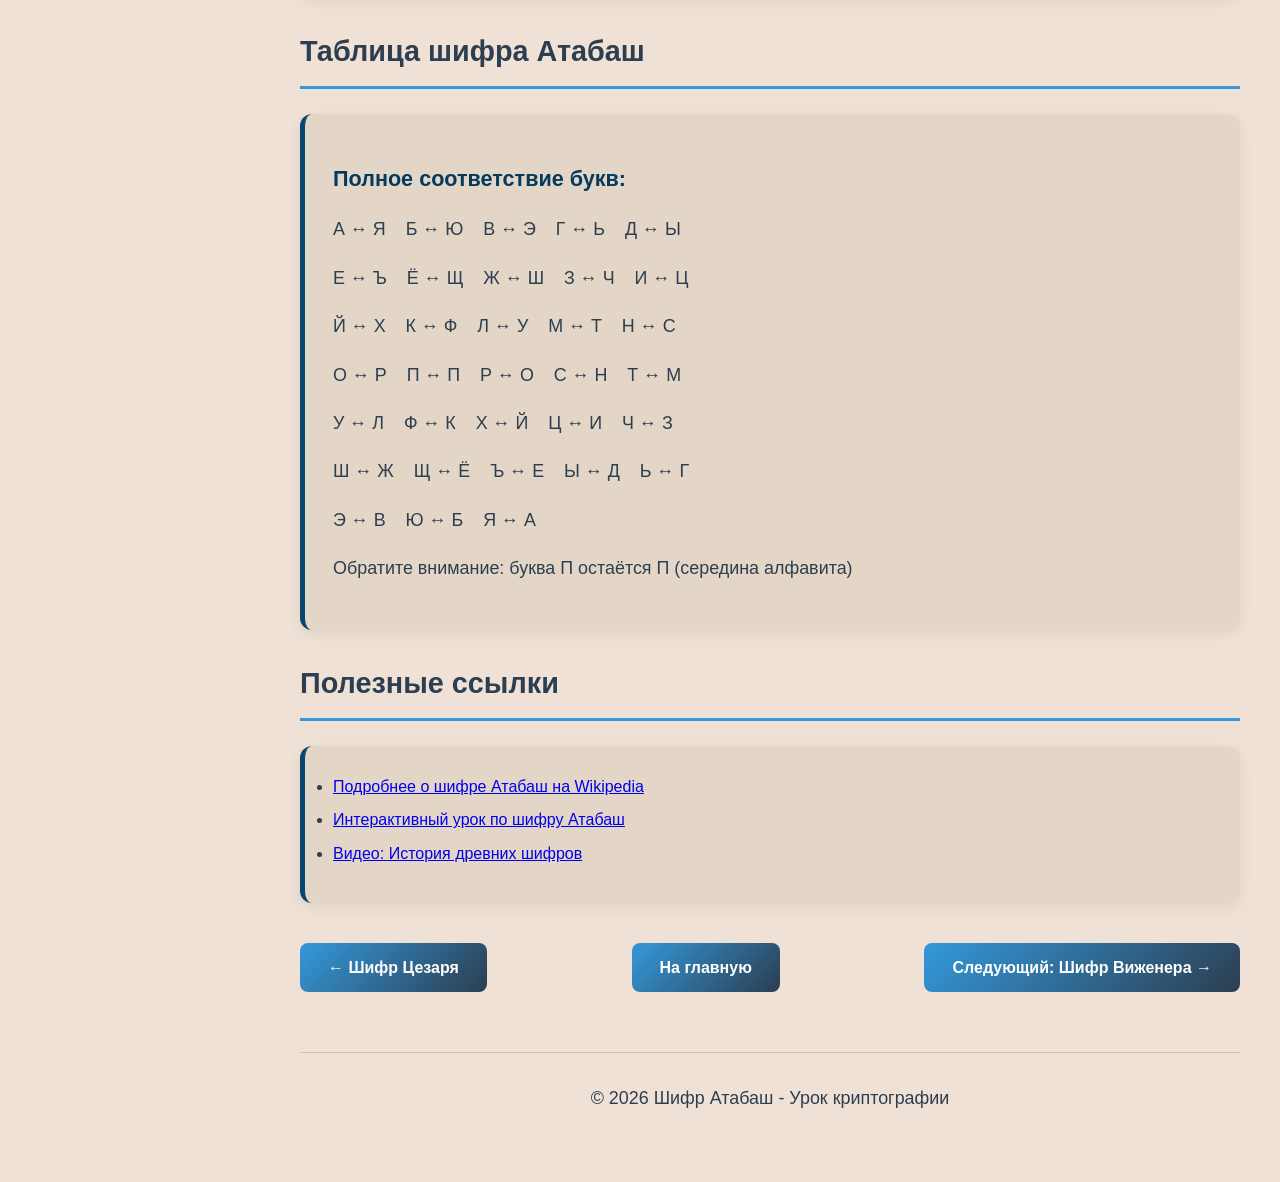
==== commit 6918ed72: "добавила эмодзи" ====
--- a/atbash.html
+++ b/atbash.html
@@ -89,12 +89,13 @@
             opacity: 0.5;
         }
 
+        /* Убираем стиль used - буквы всегда активны */
         .drag-letter.used {
-            opacity: 0.3;
-            background-color: #7f8c8d;
-            cursor: not-allowed;
-            pointer-events: none;
-            text-decoration: line-through;
+            opacity: 1;
+            background-color: #214d6c;
+            cursor: grab;
+            pointer-events: auto;
+            text-decoration: none;
         }
 
         /* Ячейки для составления слова */
@@ -319,7 +320,7 @@
             </div>
         </section>
 
-        <!-- ПРАКТИЧЕСКИЕ ЗАДАНИЯ -->
+                <!-- ПРАКТИЧЕСКИЕ ЗАДАНИЯ -->
         <section id="practice">
             <h2>Практические задания</h2>
             <div class="card">
@@ -333,12 +334,21 @@
                 </div>
 
                 <div class="task">
-                    <p><strong>Задание 2:</strong> Расшифруйте слово "ХСПЪТГ" (шифр Атабаш)</p>
+                    <p><strong>Задание 2:</strong> Расшифруйте слово "ФРОЪСГ"</p>
                     <div class="game-input">
                         <input type="text" id="task2" placeholder="Введите расшифрованное слово">
                         <button onclick="checkTask2()">Проверить</button>
                     </div>
                     <div class="game-result" id="result2"></div>
+                </div>
+
+                <div class="task">
+                    <p><strong>Задание 3 (со звездочкой ⭐):</strong> Расшифруйте слово "ЬЪРТЪМОЦА". Подсказка: это математический термин.</p>
+                    <div class="game-input">
+                        <input type="text" id="task3" placeholder="Введите расшифрованное слово">
+                        <button onclick="checkTask3()">Проверить</button>
+                    </div>
+                    <div class="game-result" id="result3"></div>
                 </div>
             </div>
         </section>
@@ -400,7 +410,7 @@
         let currentEncryptedWord = "ЯУЬЪЮОЯ";
         let currentDecryptedWord = "";
         let currentSlots = [];
-        let usedLetters = [];
+        let usedLetters = []; // больше не используется для блокировки
         let score = 0;
         let wordNumber = 0;
         let usedWords = [];
@@ -484,7 +494,7 @@
                     e.preventDefault();
                     slot.classList.remove('drag-over');
                     const letter = e.dataTransfer.getData('text/plain');
-                    if (letter && !currentSlots.includes(letter) && !usedLetters.includes(letter)) {
+                    if (letter) {
                         placeLetterInSlot(i, letter);
                     }
                 });
@@ -498,18 +508,12 @@
             FULL_ALPHABET.forEach(letter => {
                 const letterDiv = document.createElement('div');
                 letterDiv.className = 'drag-letter';
-                if (usedLetters.includes(letter) || currentSlots.includes(letter)) {
-                    letterDiv.classList.add('used');
-                }
+                // Убираем блокировку used - все буквы всегда активны
                 letterDiv.textContent = letter;
                 letterDiv.setAttribute('data-letter', letter);
                 letterDiv.setAttribute('draggable', 'true');
                 
                 letterDiv.addEventListener('dragstart', (e) => {
-                    if (letterDiv.classList.contains('used')) {
-                        e.preventDefault();
-                        return false;
-                    }
                     e.dataTransfer.setData('text/plain', letter);
                     letterDiv.classList.add('dragging');
                 });
@@ -521,21 +525,14 @@
         }
 
         function placeLetterInSlot(position, letter) {
-            if (currentSlots[position] === '') {
-                currentSlots[position] = letter;
-                usedLetters.push(letter);
-                updateUI();
-            }
+            // Перезаписываем букву в слоте (можно менять сколько угодно раз)
+            currentSlots[position] = letter;
+            updateUI();
         }
 
         function removeLetterFromSlot(position) {
-            const letter = currentSlots[position];
-            if (letter) {
-                currentSlots[position] = '';
-                const index = usedLetters.indexOf(letter);
-                if (index !== -1) usedLetters.splice(index, 1);
-                updateUI();
-            }
+            currentSlots[position] = '';
+            updateUI();
         }
 
         function updateUI() {
@@ -601,13 +598,25 @@
             const correct = "КОРЕНЬ";
             const resultDiv = document.getElementById('result2');
             if (answer === correct) {
-                resultDiv.innerHTML = 'Отлично! "ХСПЪТГ" → "КОРЕНЬ"';
+                resultDiv.innerHTML = 'Отлично! "ФРОЪСГ" → "КОРЕНЬ"';
                 resultDiv.className = 'game-result success';
             } else {
-                resultDiv.innerHTML = 'Неправильно. Подсказка: Х→К, С→О, П→Р, Ъ→Е, Т→Н, Г→Ь → "КОРЕНЬ"';
+                resultDiv.innerHTML = 'Неправильно. Подсказка: Ф→К, Р→О, П→Р,..';
                 resultDiv.className = 'game-result error';
             }
         }
+        function checkTask3() {
+    const answer = document.getElementById('task3').value.toUpperCase();
+    const correct = "ГЕОМЕТРИЯ";
+    const resultDiv = document.getElementById('result3');
+    if (answer === correct) {
+        resultDiv.innerHTML = 'Поздравляю! "ЬЪРТЪМОЦА" → "ГЕОМЕТРИЯ"';
+        resultDiv.className = 'game-result success';
+    } else {
+        resultDiv.innerHTML = 'Попробуйте еще раз. Это математический термин из 9 букв!';
+        resultDiv.className = 'game-result error';
+    }
+}
 
         document.addEventListener('DOMContentLoaded', () => {
             currentDecryptedWord = atbashTransform(currentEncryptedWord);
--- a/style.css
+++ b/style.css
@@ -510,3 +510,7 @@
     font-size: 0.9em;
     color: #c7254e;
 }
+/* Заголовок по центру */
+.center-title {
+    text-align: center;
+}
